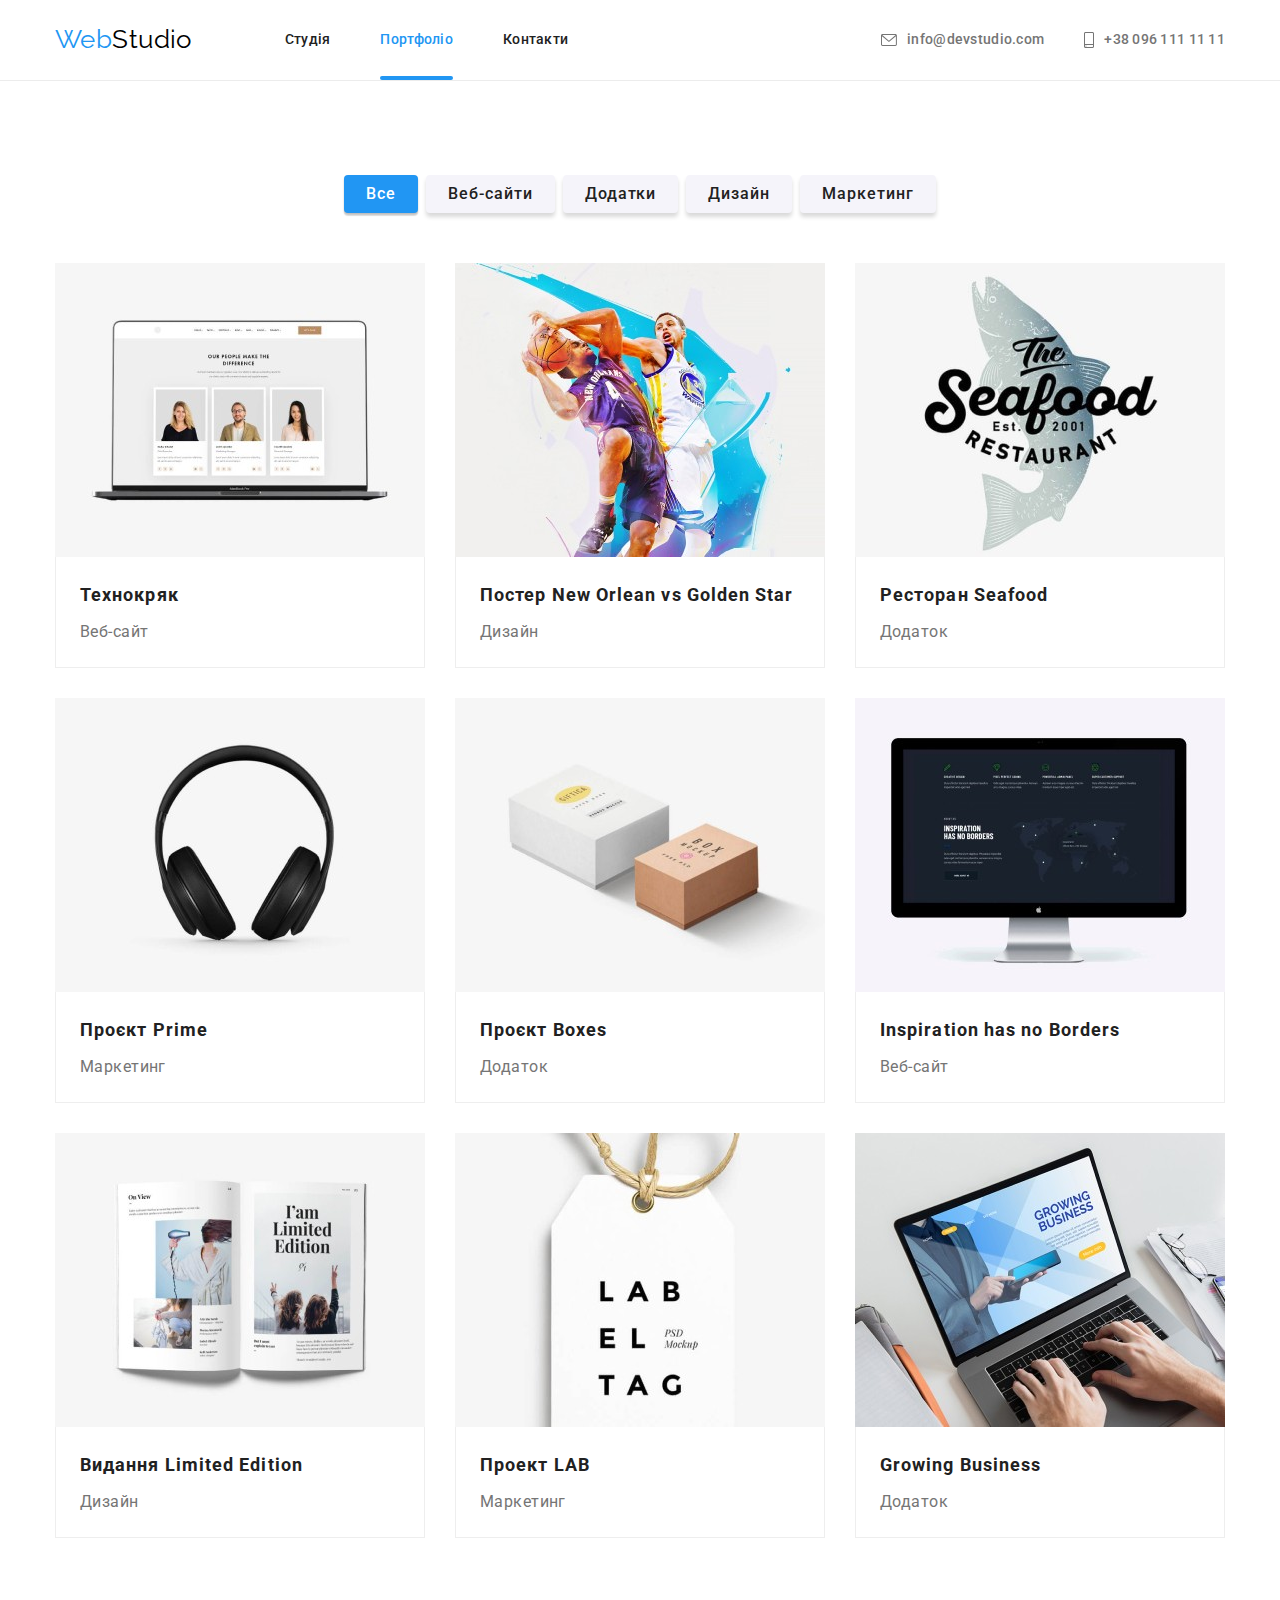
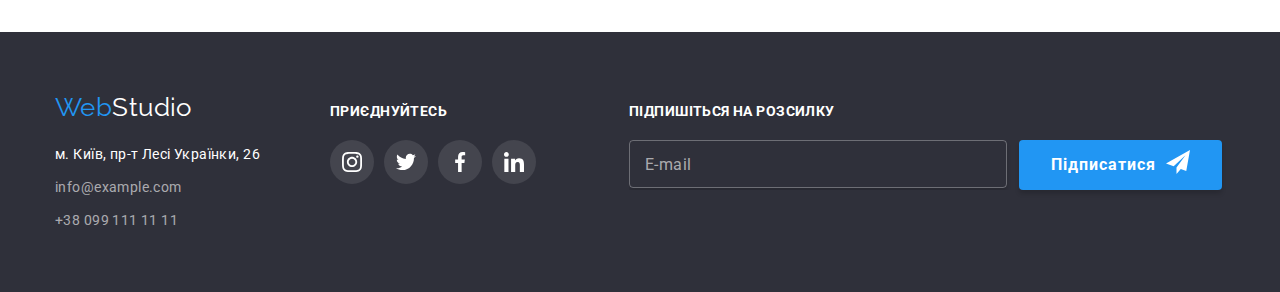
==== portfolio.html @ c9db3774 "init project" ====
<!DOCTYPE html>
<html lang="en">
  <head>
    <meta charset="UTF-8" />
    <meta http-equiv="X-UA-Compatible" content="IE=edge" />
    <meta name="viewport" content="width=device-width, initial-scale=1.0" />
    <title>WebStudio Portfolio</title>

    <link rel="preconnect" href="https://fonts.googleapis.com" />
    <link rel="preconnect" href="https://fonts.gstatic.com" crossorigin />
    <link
      href="https://fonts.googleapis.com/css2?family=Raleway:wght@700&family=Roboto:wght@400;500;700;900&display=swap"
      rel="stylesheet"
    />
    <link
      rel="stylesheet"
      href="https://cdnjs.cloudflare.com/ajax/libs/modern-normalize/1.1.0/modern-normalize.min.css"
    />
    <link rel="stylesheet" href="./css/main.min.css" />
  </head>

  <body>
    <header class="page-header">
      <div class="container page-header__main-nav">
        <a href="./index.html" class="logo page-header__logo"><span class="logo__text">Web</span>Studio</a>

        <nav class="page-header__nav">
          <ul class="list site-nav">
            <li class="site-nav__item">
              <a href="./index.html" class="site-nav__link">Студія</a>
            </li>
            <li class="site-nav__item">
              <a href="./portfolio.html" class="site-nav__link site-nav__link--current">Портфоліо</a>
            </li>
            <li class="site-nav__item">
              <a href="/" class="site-nav__link">Контакти</a>
            </li>
          </ul>
        </nav>

        <ul class="list contact">
          <li class="contact__item">
            <a href="mailto:info@devstudio.com" class="contact__link">
              <svg class="contact__icon" width="16" height="12">
                <use href="./images/symbol-defs.svg#icon-envelope"></use>
              </svg>
              <span>info@devstudio.com</span>
            </a>
          </li>
          <li class="contact__item">
            <a href="tel:+380961111111" class="contact__link">
              <svg class="contact__icon" width="10" height="16">
                <use href="./images/symbol-defs.svg#icon-smartphone"></use>
              </svg>
              <span>+38 096 111 11 11</span>
            </a>
          </li>
        </ul>
      </div>
    </header>

    <main>
      <section class="section filter-page">
        <div class="container">
          <h1 class="section__title visually-hidden">Портфоліо</h1>

          <ul class="filter">
            <li class="filter__item">
              <button class="filter__button filter__button-active" type="button">Все</button>
            </li>
            <li class="filter__item">
              <button class="filter__button" type="button">Веб-сайти</button>
            </li>
            <li class="filter__item">
              <button class="filter__button" type="button">Додатки</button>
            </li>
            <li class="filter__item">
              <button class="filter__button" type="button">Дизайн</button>
            </li>
            <li class="filter__item">
              <button class="filter__button" type="button">Маркетинг</button>
            </li>
          </ul>

          <ul class="project">
            <li class="project__item">
              <a class="project__link" href="/">
                <div class="project__thumb">
                  <img
                    class="project__photo"
                    src="./images/project1.jpeg"
                    alt="Фото проєкта"
                    width="370"
                    height="294"
                  />
                  <p class="project__label">
                    Ресурс пропонує комплексні пропозиції з різним рівнем
                    функціоналу та сервісів. Все це дозволить відвідувачу
                    отримати вичерпні відомості про компанію чи приватну особу.
                  </p>
                </div>
                <div class="project__description">
                  <h2 class="project__title">Технокряк</h2>
                  <p class="project__text">Веб-сайт</p>
                </div>
              </a>
            </li>
            <li class="project__item">
              <a class="project__link" href="/">
                <div class="project__thumb">
                  <img
                    class="project__photo"
                    src="./images/project2.jpeg"
                    alt="Фото проєкта"
                    width="370"
                    height="294"
                  />
                  <p class="project__label">
                    Ресурс пропонує комплексні пропозиції з різним рівнем
                    функціоналу та сервісів. Все це дозволить відвідувачу
                    отримати вичерпні відомості про компанію чи приватну особу.
                  </p>
                </div>
                <div class="project__description">
                  <h2 class="project__title">Постер New Orlean vs Golden Star</h2>
                  <p class="project__text">Дизайн</p>
                </div>
              </a>
            </li>
            <li class="project__item">
              <a class="project__link" href="/">
                <div class="project__thumb">
                  <img
                    class="project__photo"
                    src="./images/project3.jpeg"
                    alt="Фото проєкта"
                    width="370"
                    height="294"
                  />
                  <p class="project__label">
                    Ресурс пропонує комплексні пропозиції з різним рівнем
                    функціоналу та сервісів. Все це дозволить відвідувачу
                    отримати вичерпні відомості про компанію чи приватну особу.
                  </p>
                </div>
                <div class="project__description">
                  <h2 class="project__title">Ресторан Seafood</h2>
                  <p class="project__text">Додаток</p>
                </div>
              </a>
            </li>
            <li class="project__item">
              <a class="project__link" href="/">
                <div class="project__thumb">
                  <img
                    class="project__photo"
                    src="./images/project4.jpeg"
                    alt="Фото проєкта"
                    width="370"
                    height="294"
                  />
                  <p class="project__label">
                    Ресурс пропонує комплексні пропозиції з різним рівнем
                    функціоналу та сервісів. Все це дозволить відвідувачу
                    отримати вичерпні відомості про компанію чи приватну особу.
                  </p>
                </div>
                <div class="project__description">
                  <h2 class="project__title">Проєкт Prime</h2>
                  <p class="project__text">Маркетинг</p>
                </div>
              </a>
            </li>
            <li class="project__item">
              <a class="project__link" href="/">
                <div class="project__thumb">
                  <img
                    class="project__photo"
                    src="./images/project5.jpeg"
                    alt="Фото проєкта"
                    width="370"
                    height="294"
                  />
                  <p class="project__label">
                    Ресурс пропонує комплексні пропозиції з різним рівнем
                    функціоналу та сервісів. Все це дозволить відвідувачу
                    отримати вичерпні відомості про компанію чи приватну особу.
                  </p>
                </div>
                <div class="project__description">
                  <h2 class="project__title">Проєкт Boxes</h2>
                  <p class="project__text">Додаток</p>
                </div>
              </a>
            </li>
            <li class="project__item">
              <a class="project__link" href="/">
                <div class="project__thumb">
                  <img
                    class="project__photo"
                    src="./images/project6.jpeg"
                    alt="Фото проєкта"
                    width="370"
                    height="294"
                  />
                  <p class="project__label">
                    Ресурс пропонує комплексні пропозиції з різним рівнем
                    функціоналу та сервісів. Все це дозволить відвідувачу
                    отримати вичерпні відомості про компанію чи приватну особу.
                  </p>
                </div>
                <div class="project__description">
                  <h2 class="project__title">Inspiration has no Borders</h2>
                  <p class="project__text">Веб-сайт</p>
                </div>
              </a>
            </li>
            <li class="project__item">
              <a class="project__link" href="/">
                <div class="project__thumb">
                  <img
                    class="project__photo"
                    src="./images/project7.jpeg"
                    alt="Фото проєкта"
                    width="370"
                    height="294"
                  />
                  <p class="project__label">
                    Ресурс пропонує комплексні пропозиції з різним рівнем
                    функціоналу та сервісів. Все це дозволить відвідувачу
                    отримати вичерпні відомості про компанію чи приватну особу.
                  </p>
                </div>
                <div class="project__description">
                  <h2 class="project__title">Видання Limited Edition</h2>
                  <p class="project__text">Дизайн</p>
                </div>
              </a>
            </li>
            <li class="project__item">
              <a class="project__link" href="/">
                <div class="project__thumb">
                  <img
                    class="project__photo"
                    src="./images/project8.jpeg"
                    alt="Фото проєкта"
                    width="370"
                    height="294"
                  />
                  <p class="project__label">
                    Ресурс пропонує комплексні пропозиції з різним рівнем
                    функціоналу та сервісів. Все це дозволить відвідувачу
                    отримати вичерпні відомості про компанію чи приватну особу.
                  </p>
                </div>
                <div class="project__description">
                  <h2 class="project__title">Проект LAB</h2>
                  <p class="project__text">Маркетинг</p>
                </div>
              </a>
            </li>
            <li class="project__item">
              <a class="project__link" href="/">
                <div class="project__thumb">
                  <img
                    class="project__photo"
                    src="./images/project9.jpeg"
                    alt="Фото проєкта"
                    width="370"
                    height="294"
                  />
                  <p class="project__label">
                    Ресурс пропонує комплексні пропозиції з різним рівнем
                    функціоналу та сервісів. Все це дозволить відвідувачу
                    отримати вичерпні відомості про компанію чи приватну особу.
                  </p>
                </div>
                <div class="project__description">
                  <h2 class="project__title">Growing Business</h2>
                  <p class="project__text">Додаток</p>
                </div>
              </a>
            </li>
          </ul>
        </div>
      </section>
    </main>

    <footer class="page-footer">
      <div class="container page-footer__container">
        <div class="address-page">
          <a href="./index.html" class="logo page-footer__logo"
            ><span class="logo__text">Web</span>Studio</a
          >

          <address>
            <ul class="list address">
              <li class="address__item">
                <a
                  class="address__link address__link--white-color"
                  href="https://goo.gl/maps/fJJM2QCTUEpebTVs9"
                  target="_blank"
                  rel="noopener noreferrer"
                  >м. Київ, пр-т Лесі Українки, 26</a
                >
              </li>
              <li class="address__item">
                <a class="address__link" href="mailto:info@example.com"
                  >info@example.com</a
                >
              </li>
              <li class="address__item no-padding-bottom">
                <a class="address__link" href="tel:+380991111111"
                  >+38 099 111 11 11</a
                >
              </li>
            </ul>
          </address>
        </div>

        <div class="social-page">
          <h2 class="footer__title">Приєднуйтесь</h2>

          <ul class="list social-links">
            <li class="social__item">
              <a
                class="social__link social__link--background"
                href="/"
                aria-label="Посилання на інстаграм"
              >
                <svg class="social__icon" width="20" height="20">
                  <use href="./images/symbol-defs.svg#icon-instagram"></use>
                </svg>
              </a>
            </li>
            <li class="social__item">
              <a
                class="social__link social__link--background"
                href="/"
                aria-label="Посилання на твітер"
              >
                <svg class="social__icon" width="20" height="20">
                  <use href="./images/symbol-defs.svg#icon-twitter"></use>
                </svg>
              </a>
            </li>
            <li class="social__item">
              <a
                class="social__link social__link--background"
                href="/"
                aria-label="Посилання на фейсбук"
              >
                <svg class="social__icon" width="20" height="20">
                  <use href="./images/symbol-defs.svg#icon-facebook"></use>
                </svg>
              </a>
            </li>
            <li class="social__item">
              <a
                class="social__link social__link--background"
                href="/"
                aria-label="Посилання на лінкедін"
              >
                <svg class="social__icon" width="20" height="20">
                  <use href="./images/symbol-defs.svg#icon-linkedin"></use>
                </svg>
              </a>
            </li>
          </ul>
        </div>

        <div class="form-page">
          <h2 class="footer__title">Підпишіться на розсилку</h2>

          <form class="form-mail">
            <div class="form-mail__field">
              <input
                class="form-mail__input"
                type="email"
                name="mail"
                id="mail"
                placeholder=" "
              />
              <label class="form-mail__label" for="mail">E-mail</label>
            </div>

            <button class="button" type="submit">
              Підписатися
              <svg
                class="button__icon button__icon--left"
                width="24"
                height="24"
              >
                <use href="./images/symbol-defs.svg#icon-send"></use>
              </svg>
            </button>
          </form>
        </div>
      </div>
    </footer>
  </body>
</html>
---- css/main.min.css ----
:root{--primary-text-color: #757575;--title-text-color: #212121;--accent-color: #2196F3;--primary-white-color: #FFFFFF;--logo-color: #000;--button-bg-color: #F5F4FA;--footer-bg-color: #2F303A;--icon-color: #AFB1B8;--timing-function: cubic-bezier(0.4, 0, 0.2, 1)}.site-nav,.contact,.address,.social-links,.features,.directions,.team,.clients,.filter,.project{padding:0;margin:0;list-style:none}.visually-hidden{position:absolute;white-space:nowrap;width:1px;height:1px;overflow:hidden;border:0;padding:0;clip:rect(0 0 0 0);-webkit-clip-path:inset(50%);clip-path:inset(50%);margin:-1px}.button,.filter__button{display:-webkit-inline-box;display:-ms-inline-flexbox;display:inline-flex;text-align:center;border:none;border-radius:4px;-webkit-box-shadow:0px 4px 4px rgba(0,0,0,0.15);box-shadow:0px 4px 4px rgba(0,0,0,0.15);font-family:'Roboto', sans-serif;font-size:16px;letter-spacing:0.06em;cursor:pointer}body{position:relative;background-color:var(--primary-white-color);color:var(--primary-text-color);font-family:'Roboto', sans-serif;font-weight:400;font-size:14px;line-height:1.7;letter-spacing:0.03em}.page-header{border-bottom:1px solid #ECECEC}.container{width:1200px;margin:0 auto;padding:0 15px}.page-header__main-nav{display:-webkit-box;display:-ms-flexbox;display:flex;-webkit-box-align:center;-ms-flex-align:center;align-items:center}.logo{display:inline-block;color:var(--logo-color);font-family:'Raleway', sans-serif;font-size:26px;line-height:1.2;text-decoration:none}.logo__text{color:var(--accent-color)}.page-header__logo{padding-top:24px;padding-bottom:24px}.page-footer__logo{margin-bottom:20px;color:var(--primary-white-color)}.site-nav{display:-webkit-box;display:-ms-flexbox;display:flex;margin-left:93px}.site-nav__item{position:relative;display:-webkit-box;display:-ms-flexbox;display:flex;-webkit-box-align:center;-ms-flex-align:center;align-items:center;padding-top:32px;padding-bottom:32px}.site-nav__item:not(:last-child){margin-right:50px}.site-nav__link{display:block;color:var(--title-text-color);font-weight:500;line-height:1.14;letter-spacing:0.02em;text-decoration:none;-webkit-transition:color 250ms var(--timing-function);transition:color 250ms var(--timing-function)}.site-nav__link:hover,.site-nav__link :focus{color:var(--accent-color)}.site-nav__link--current{color:var(--accent-color)}.site-nav__link--current::after{position:absolute;bottom:0;left:0;content:"";width:100%;height:4px;background:#2196F3;border-radius:2px}.contact{display:-webkit-box;display:-ms-flexbox;display:flex;-ms-flex-wrap:wrap;flex-wrap:wrap;-webkit-box-align:center;-ms-flex-align:center;align-items:center;margin-left:auto}.contact__item{position:relative;display:-webkit-box;display:-ms-flexbox;display:flex;-webkit-box-align:center;-ms-flex-align:center;align-items:center;padding-top:32px;padding-bottom:32px}.contact__item+.contact__item{margin-left:30px}.contact__link{display:-webkit-box;display:-ms-flexbox;display:flex;-ms-flex-wrap:wrap;flex-wrap:wrap;-webkit-box-align:center;-ms-flex-align:center;align-items:center;margin-left:10px;color:var(--primary-text-color);font-weight:500;line-height:1.14;letter-spacing:0.02em;text-decoration:none;-webkit-transition:color 250ms var(--timing-function);transition:color 250ms var(--timing-function)}.contact__link:hover,.contact__link:focus{color:var(--accent-color)}.contact__icon{display:block;margin-right:10px;fill:var(--primary-text-color);-webkit-transition:fill 250ms var(--timing-function);transition:fill 250ms var(--timing-function)}.contact__link:hover .contact__icon,.contact__link:focus .contact__icon{fill:var(--accent-color)}.button{padding:10px 32px;background-color:var(--accent-color);color:var(--primary-white-color);font-weight:700;line-height:1.9;-webkit-transition:background-color 250ms var(--timing-function);transition:background-color 250ms var(--timing-function)}.button--big{padding:10px 52px}.button:hover,.button:focus{background-color:#188CE8}.button__icon{fill:var(--primary-white-color)}.button__icon--left{margin-left:10px}.section{padding-top:94px;padding-bottom:94px}.section__title{margin-top:0;margin-bottom:50px;color:var(--title-text-color);font-weight:700;font-size:36px;line-height:1.17;text-align:center}.page-footer{padding:60px 0;background-color:var(--footer-bg-color)}.page-footer__container{display:-webkit-box;display:-ms-flexbox;display:flex;-ms-flex-wrap:wrap;flex-wrap:wrap;-webkit-box-align:start;-ms-flex-align:start;align-items:flex-start}.footer__title{margin-top:12px;margin-bottom:20px;color:var(--primary-white-color);font-size:14px;font-weight:700;line-height:1.14;text-transform:uppercase}.address-page{margin-right:70px}.address__item:not(:last-child){margin-bottom:9px}.address__item:first-child .address__link:hover,.address__item:first-child .address__link:focus{color:var(--accent-color)}.address__link{color:rgba(255,255,255,0.6);font-style:normal;text-decoration:none;-webkit-transition:color 250ms var(--timing-function);transition:color 250ms var(--timing-function)}.address__link:hover,.address__link:focus{color:var(--accent-color)}.address__link--white-color{color:var(--primary-white-color);-webkit-transition:color 250ms var(--timing-function);transition:color 250ms var(--timing-function)}.social-page{margin-right:93px}.social-links{display:-webkit-box;display:-ms-flexbox;display:flex;-ms-flex-wrap:wrap;flex-wrap:wrap;-webkit-box-pack:center;-ms-flex-pack:center;justify-content:center}.social__item:not(:last-child){margin-right:10px}.social__item:not(:nth-last-child(-n+4)){margin-bottom:10px}.social__link{display:-webkit-box;display:-ms-flexbox;display:flex;-webkit-box-pack:center;-ms-flex-pack:center;justify-content:center;-webkit-box-align:center;-ms-flex-align:center;align-items:center;width:44px;height:44px;border-radius:50% 50%;-webkit-transition:background-color 250ms var(--timing-function);transition:background-color 250ms var(--timing-function);cursor:pointer}.social__link:hover,.social__link:focus{background-color:var(--accent-color)}.social__link--background{background-color:rgba(255,255,255,0.1)}.social__icon{fill:var(--primary-white-color)}.social__icon--color-gray{fill:var(--icon-color);-webkit-transition:fill 250ms var(--timing-function);transition:fill 250ms var(--timing-function)}.social__link:hover .social__icon--color-gray,.social__link:focus .social__icon--color-gray{fill:var(--primary-white-color)}.form-mail{display:-webkit-box;display:-ms-flexbox;display:flex}.form-mail__field{position:relative;overflow:hidden}.form-mail__input{display:inline-block;min-width:378px;padding:15px 16px;margin-right:12px;background-color:rgba(255,255,255,0);color:var(--primary-text-color);border:1px solid rgba(255,255,255,0.3);-webkit-box-shadow:0px 4px 4px rgba(0,0,0,0.15);box-shadow:0px 4px 4px rgba(0,0,0,0.15);border-radius:4px;outline:transparent;-webkit-transition:border 250ms var(--timing-function);transition:border 250ms var(--timing-function)}.form-mail__input:not(:placeholder-shown)+.form-mail__label{-webkit-transform:translateY(150%);transform:translateY(150%)}.form-mail__label{position:absolute;top:50%;left:16px;color:rgba(255,255,255,0.6);font-size:16px;line-height:1.25;-webkit-transform:translateY(-50%);transform:translateY(-50%);-webkit-transition:-webkit-transform 250ms var(--timing-function);transition:-webkit-transform 250ms var(--timing-function);transition:transform 250ms var(--timing-function);transition:transform 250ms var(--timing-function), -webkit-transform 250ms var(--timing-function)}.form-mail__input:hover+.form-mail__label,.form-mail__input:focus+.form-mail__label{-webkit-transform:translateY(150%);transform:translateY(150%)}.backdrop{position:fixed;top:0;left:0;width:100%;height:100%;background-color:rgba(0,0,0,0.2);opacity:1;-webkit-transition:opacity 1000ms var(--timing-function);transition:opacity 1000ms var(--timing-function)}.backdrop.is-hidden{opacity:0;pointer-events:none}.backdrop.is-hidden .modal{-webkit-transform:translate(-50%, -50%) scale(0);transform:translate(-50%, -50%) scale(0)}.modal{position:absolute;min-width:528px;top:50%;left:50%;padding:40px;text-align:center;background-color:#FFFFFF;-webkit-box-shadow:0px 1px 3px rgba(0,0,0,0.12),0px 1px 1px rgba(0,0,0,0.14),0px 2px 1px rgba(0,0,0,0.2);box-shadow:0px 1px 3px rgba(0,0,0,0.12),0px 1px 1px rgba(0,0,0,0.14),0px 2px 1px rgba(0,0,0,0.2);border-radius:4px;-webkit-transform:translate(-50%, -50%) scale(1);transform:translate(-50%, -50%) scale(1);-webkit-transition:-webkit-transform 500ms var(--timing-function) 1000ms;transition:-webkit-transform 500ms var(--timing-function) 1000ms;transition:transform 500ms var(--timing-function) 1000ms;transition:transform 500ms var(--timing-function) 1000ms, -webkit-transform 500ms var(--timing-function) 1000ms}.modal__close{position:absolute;top:8px;right:8px;width:30px;height:30px;background-color:var(--primary-white-color);border:1px solid rgba(0,0,0,0.1);border-radius:50% 50%;-webkit-transition:border 250ms var(--timing-function),fill 250ms var(--timing-function);transition:border 250ms var(--timing-function),fill 250ms var(--timing-function);cursor:pointer}.modal__close:hover,.modal__close:focus{border:1px solid var(--accent-color);fill:var(--accent-color)}.form-legend{margin-bottom:12px;color:var(--title-text-color);font-weight:700;font-size:20px;line-height:1.15}.form-modal{width:100%;margin-left:auto;margin-right:auto}.form-modal__field{position:relative;display:-webkit-box;display:-ms-flexbox;display:flex;-webkit-box-orient:vertical;-webkit-box-direction:normal;-ms-flex-direction:column;flex-direction:column;text-align:left;font-size:12px;line-height:1.17;letter-spacing:0.01em}.form-modal__field:not(:nth-last-child(3)){margin-bottom:10px}.form-modal__field:nth-last-child(3){margin-bottom:20px}.form-modal__input{margin:0;padding:11px 12px 11px 42px;color:#000;border:1px solid rgba(33,33,33,0.2);border-radius:4px;font-family:'Roboto', sans-serif;font-weight:400;font-size:16px;line-height:0;-webkit-transition:border 250ms var(--timing-function);transition:border 250ms var(--timing-function);cursor:pointer}.form-modal__input:hover,.form-modal__input:focus{border:1px solid var(--accent-color)}.form-modal__comment{resize:none;padding:11px 16px;color:#000;border:1px solid rgba(33,33,33,0.2);border-radius:4px;-webkit-transition:border 250ms var(--timing-function);transition:border 250ms var(--timing-function);cursor:pointer}.form-modal__comment::-webkit-input-placeholder{color:rgba(117,117,117,0.5)}.form-modal__comment:-ms-input-placeholder{color:rgba(117,117,117,0.5)}.form-modal__comment::-ms-input-placeholder{color:rgba(117,117,117,0.5)}.form-modal__comment::placeholder{color:rgba(117,117,117,0.5)}.form-modal__comment:hover,.form-modal__comment:focus{border:1px solid var(--accent-color)}.form-modal__label{margin-bottom:4px}.form-modal__icon{position:absolute;bottom:calc(0% + 12px);left:12px;fill:var(--title-text-color);-webkit-transition:fill 250ms var(--timing-function);transition:fill 250ms var(--timing-function)}.form-modal__field:hover .form-modal__icon,.form-modal__input:focus+.form-modal__icon{fill:var(--accent-color)}.form-modal__field-check{display:-webkit-box;display:-ms-flexbox;display:flex;margin-bottom:30px;-webkit-box-align:center;-ms-flex-align:center;align-items:center;-webkit-box-pack:center;-ms-flex-pack:center;justify-content:center;cursor:pointer}.form-modal__input-check{-webkit-appearance:none;-moz-appearance:none;appearance:none;position:absolute}.form-modal__input-check:checked+.form-modal__box-check{border-color:var(--accent-color);background-color:var(--accent-color);background-origin:content-box}.form-modal__input-check:checked+.form-modal__box-check .form-modal__icon-check{fill:var(--primary-white-color)}.form-modal__box-check{position:relative;display:inline-block;width:16px;height:15px;margin-right:9px;border:2px solid var(--title-text-color);border-radius:4px;-webkit-transition:background-color 250ms var(--timing-function),border 250ms var(--timing-function);transition:background-color 250ms var(--timing-function),border 250ms var(--timing-function)}.form-modal__input-check:focus+.form-modal__box-check{outline:var(--accent-color);border:2px solid blue}.form-modal__icon-check{position:absolute;top:50%;left:50%;-webkit-transform:translate(-50%, -50%);transform:translate(-50%, -50%);fill:transparent;-webkit-transition:fill 250ms var(--timing-function);transition:fill 250ms var(--timing-function)}.form-modal__link{color:var(--accent-color)}.hero{max-width:1600px;min-height:600px;margin-left:auto;margin-right:auto;padding-top:200px;padding-bottom:200px;text-align:center;background-color:var(--primary-text-colo);background-image:-webkit-gradient(linear, left top, right top, from(rgba(47,48,58,0.4)), to(rgba(47,48,58,0.4))),url(../images/bagraund-img.jpeg);background-image:linear-gradient(to right, rgba(47,48,58,0.4), rgba(47,48,58,0.4)),url(../images/bagraund-img.jpeg);background-repeat:no-repeat;background-size:cover;background-position:center}.hero__title{max-width:696px;margin-top:0;margin-bottom:30px;margin-left:auto;margin-right:auto;color:var(--primary-white-color);font-weight:900;font-size:44px;line-height:1.36;letter-spacing:0.06em;text-transform:uppercase}.features-page{padding-bottom:0}.features{display:-webkit-box;display:-ms-flexbox;display:flex;-ms-flex-wrap:wrap;flex-wrap:wrap}.features__item{width:calc((100% - 90px) / 4)}.features__item:not(:nth-child(4n)){margin-right:30px}.features__item:not(:nth-last-child(-n+4)){margin-bottom:30px}.features__icon-box{display:-webkit-box;display:-ms-flexbox;display:flex;-webkit-box-align:center;-ms-flex-align:center;align-items:center;-webkit-box-pack:center;-ms-flex-pack:center;justify-content:center;height:120px;margin-bottom:30px;background-color:var(--button-bg-color);border-radius:4px}.features__title{margin-top:0;margin-bottom:10;color:var(--title-text-color);font-weight:700;font-size:14px;line-height:1.14;text-transform:uppercase}.features__text{margin-top:0;margin-bottom:0}.directions{display:-webkit-box;display:-ms-flexbox;display:flex;-ms-flex-wrap:wrap;flex-wrap:wrap}.directions__item{position:relative;width:calc((100% - 60px) / 3);line-height:0}.directions__item:not(:nth-child(3n)){margin-right:30px}.directions__item:not(:nth-last-child(-n+3)){margin-bottom:30px}.directions__text{position:absolute;width:100%;left:0;bottom:0;margin:0;padding:27px 0;background-color:rgba(47,48,58,0.8);color:#FFFFFF;font-weight:700;line-height:1.14;text-align:center;text-transform:uppercase}.team-page{background-color:var(--button-bg-color)}.team{display:-webkit-box;display:-ms-flexbox;display:flex;-ms-flex-wrap:wrap;flex-wrap:wrap}.team__item{text-align:center;width:calc((100% - 90px) / 4);padding-bottom:30px;background-color:var(--primary-white-color);-webkit-box-shadow:0px 1px 3px rgba(0,0,0,0.12),0px 1px 1px rgba(0,0,0,0.14),0px 2px 1px rgba(0,0,0,0.2);box-shadow:0px 1px 3px rgba(0,0,0,0.12),0px 1px 1px rgba(0,0,0,0.14),0px 2px 1px rgba(0,0,0,0.2);border-radius:0px 0px 4px 4px}.team__item:not(:nth-child(4n)){margin-right:30px}.team__item:not(:nth-last-child(-n+4)){margin-bottom:30px}.team__photo{margin-bottom:30px}.team__title{margin-top:0;margin-bottom:10px;color:var(--title-text-color);font-weight:500;font-size:16px;line-height:1.18}.team__text{margin-top:0;margin-bottom:16px;font-size:16px;line-height:1.19}.clients{display:-webkit-box;display:-ms-flexbox;display:flex;-ms-flex-wrap:wrap;flex-wrap:wrap}.clients__item{display:block;width:calc((100% - 150px) / 6)}.clients__item:not(:nth-child(6n)){margin-right:30px}.clients__item:not(:nth-last-child(-n+6)){margin-bottom:30px}.clients__link{display:-webkit-box;display:-ms-flexbox;display:flex;-webkit-box-pack:center;-ms-flex-pack:center;justify-content:center;-webkit-box-align:center;-ms-flex-align:center;align-items:center;height:92px;border:1px solid var(--icon-color);border-radius:4px;-webkit-transition:border 250ms var(--timing-function);transition:border 250ms var(--timing-function);cursor:pointer}.clients__link:hover,.clients__link:focus{border:1px solid var(--accent-color)}.clients__icon{fill:var(--icon-color);-webkit-transition:fill 250ms var(--timing-function);transition:fill 250ms var(--timing-function)}.clients__link:hover .clients__icon,.clients__link:focus .clients__icon{fill:var(--accent-color)}.filter{display:-webkit-box;display:-ms-flexbox;display:flex;-ms-flex-wrap:wrap;flex-wrap:wrap;-webkit-box-pack:center;-ms-flex-pack:center;justify-content:center;margin-bottom:50px}.filter__item:not(:last-child){margin-right:8px}.filter__button{padding:6px 22px;background-color:var(--button-bg-color);color:var(--title-text-color);font-weight:500;line-height:1.6;-webkit-transition:background-color 250ms var(--timing-function),color 250ms var(--timing-function),-webkit-box-shadow 250ms var(--timing-function);transition:background-color 250ms var(--timing-function),color 250ms var(--timing-function),-webkit-box-shadow 250ms var(--timing-function);transition:background-color 250ms var(--timing-function),color 250ms var(--timing-function),box-shadow 250ms var(--timing-function);transition:background-color 250ms var(--timing-function),color 250ms var(--timing-function),box-shadow 250ms var(--timing-function),-webkit-box-shadow 250ms var(--timing-function)}.filter__button:hover,.filter__button:focus,.filter__button-active{background-color:var(--accent-color);color:var(--primary-white-color);-webkit-box-shadow:0px 3px 1px rgba(0,0,0,0.1),0px 1px 2px rgba(0,0,0,0.08),0px 2px 2px rgba(0,0,0,0.12);box-shadow:0px 3px 1px rgba(0,0,0,0.1),0px 1px 2px rgba(0,0,0,0.08),0px 2px 2px rgba(0,0,0,0.12)}.project{display:-webkit-box;display:-ms-flexbox;display:flex;-ms-flex-wrap:wrap;flex-wrap:wrap;margin:-15px}.project__item{margin:15px;width:370px;line-height:0}.project__link{display:block;text-decoration:none;-webkit-transition:-webkit-box-shadow 250ms var(--timing-function);transition:-webkit-box-shadow 250ms var(--timing-function);transition:box-shadow 250ms var(--timing-function);transition:box-shadow 250ms var(--timing-function), -webkit-box-shadow 250ms var(--timing-function);cursor:pointer}.project__link:hover,.project__link:focus{-webkit-box-shadow:0px 1px 1px rgba(0,0,0,0.12),0px 4px 4px rgba(0,0,0,0.06),1px 4px 6px rgba(0,0,0,0.16);box-shadow:0px 1px 1px rgba(0,0,0,0.12),0px 4px 4px rgba(0,0,0,0.06),1px 4px 6px rgba(0,0,0,0.16)}.project__thumb{position:relative;overflow:hidden}.project__thumb::before{position:absolute;content:"";width:100%;height:100%;background-color:rgba(33,150,243,0.9);-webkit-transform:translateY(100%);transform:translateY(100%);-webkit-transition:-webkit-transform 250ms var(--timing-function);transition:-webkit-transform 250ms var(--timing-function);transition:transform 250ms var(--timing-function);transition:transform 250ms var(--timing-function), -webkit-transform 250ms var(--timing-function)}.project__link:hover .project__thumb::before,.project__link:focus .project__thumb::before{-webkit-transform:translateY(0);transform:translateY(0)}.project__label{position:absolute;width:322px;margin:0;top:150%;left:50%;color:#FFFFFF;font-size:18px;line-height:1.56;-webkit-transform:translate(-50%, -50%);transform:translate(-50%, -50%);-webkit-transition:-webkit-transform 250ms var(--timing-function);transition:-webkit-transform 250ms var(--timing-function);transition:transform 250ms var(--timing-function);transition:transform 250ms var(--timing-function), -webkit-transform 250ms var(--timing-function)}.project__link:hover .project__label,.project__link:focus .project__label{-webkit-transform:translate(-50%, -225%);transform:translate(-50%, -225%)}.project__description{padding:20px 24px;border-right:1px solid #EEEEEE;border-left:1px solid #EEEEEE;border-bottom:1px solid #EEEEEE;text-align:left}.project__title{margin-top:0;margin-bottom:4px;color:var(--title-text-color);font-weight:700;font-size:18px;line-height:2;letter-spacing:0.06em}.project__text{margin-top:0;margin-bottom:0;color:var(--primary-text-color);font-size:16px;line-height:1.88}
/*# sourceMappingURL=main.min.css.map */
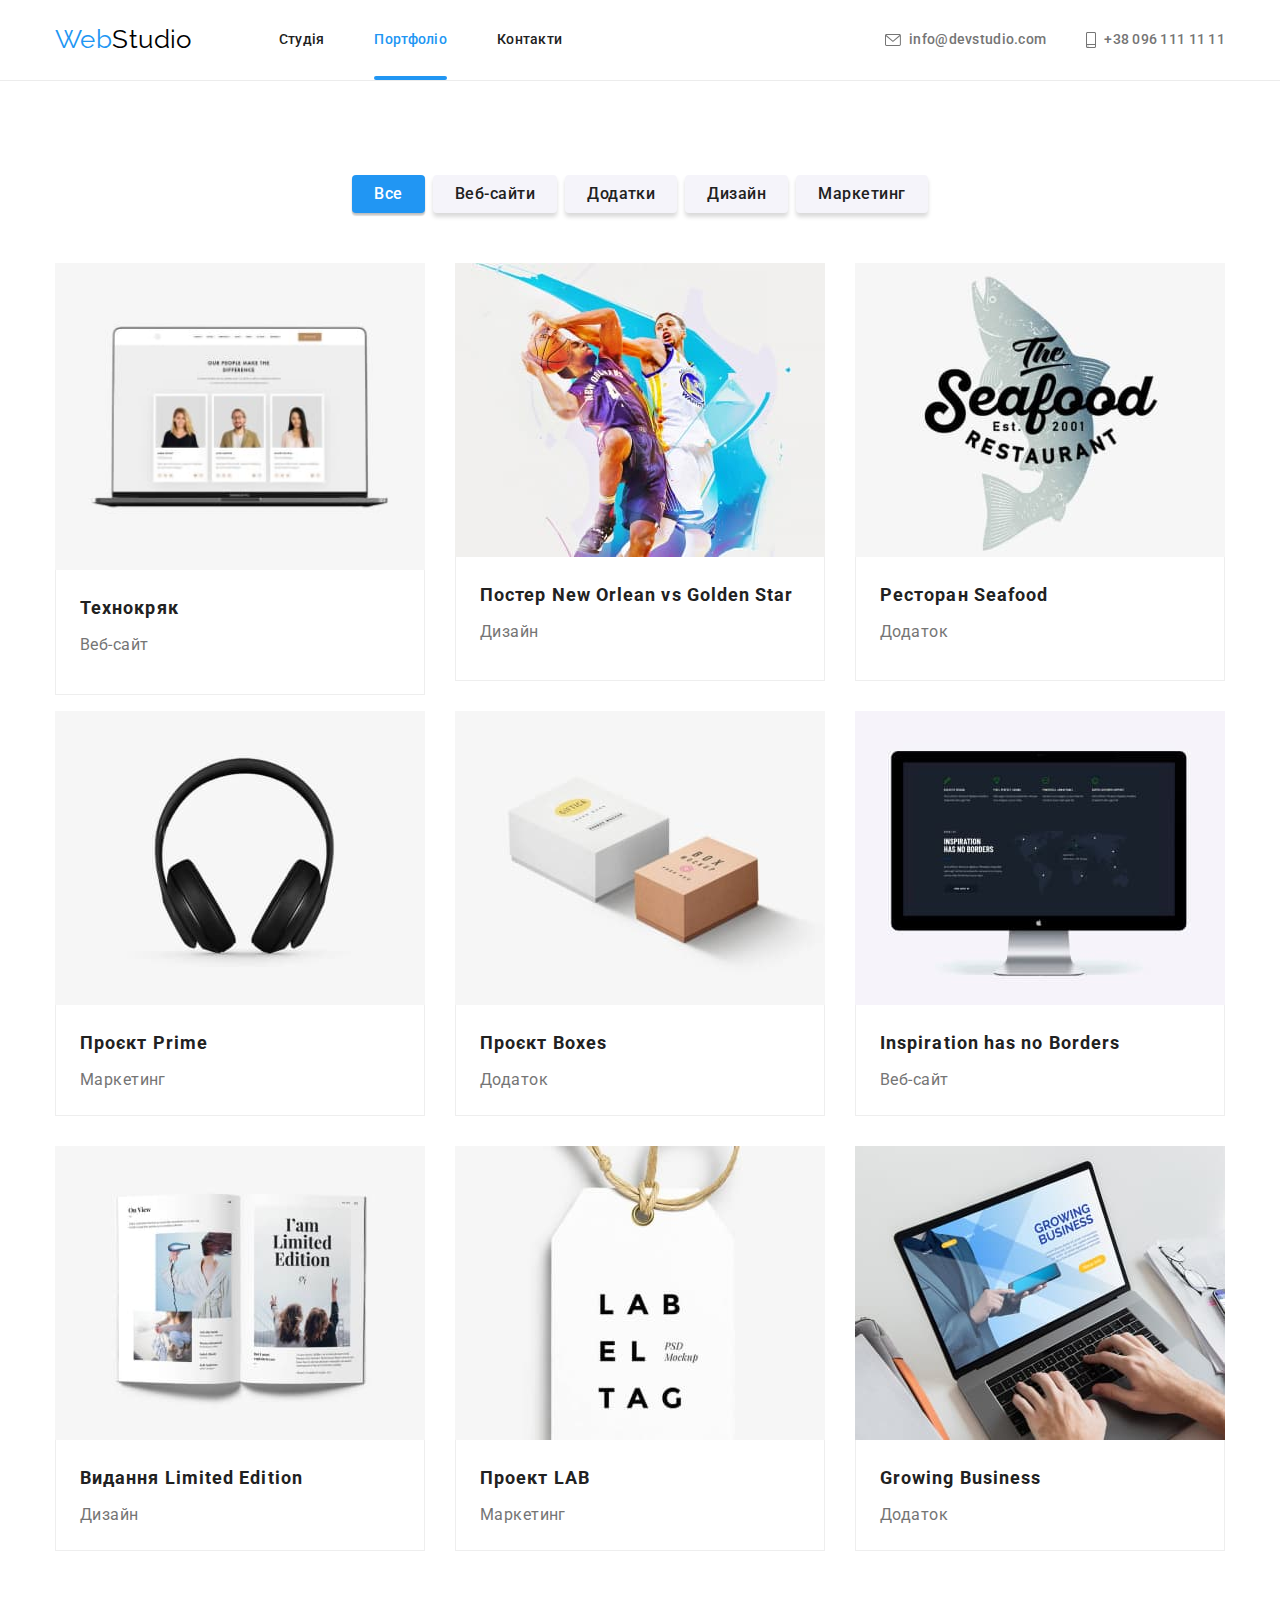
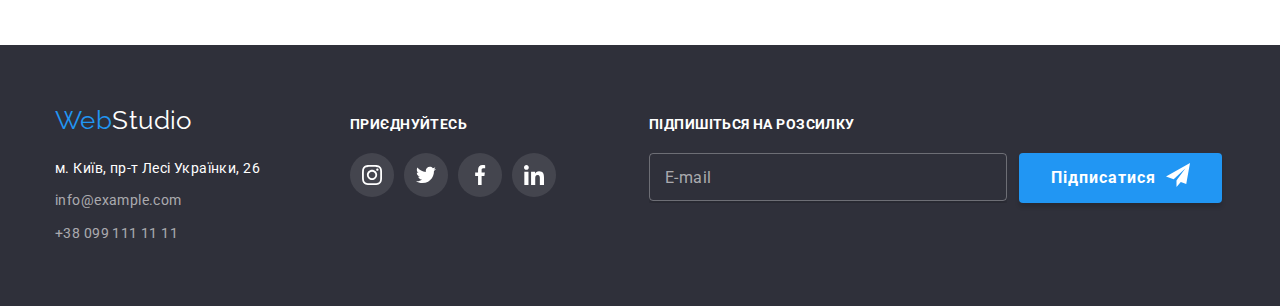
==== commit 3e53cb86: "add pictures and first mobile" ====
--- a/portfolio.html
+++ b/portfolio.html
@@ -2,6 +2,7 @@
 <html lang="en">
   <head>
     <meta charset="UTF-8" />
+    <meta name="viewport" content="width=device-width, initial-scale=1.0" />
     <meta http-equiv="X-UA-Compatible" content="IE=edge" />
     <meta name="viewport" content="width=device-width, initial-scale=1.0" />
     <title>WebStudio Portfolio</title>
@@ -22,15 +23,34 @@
   <body>
     <header class="page-header">
       <div class="container page-header__main-nav">
-        <a href="./index.html" class="logo page-header__logo"><span class="logo__text">Web</span>Studio</a>
+        <a href="./index.html" class="logo page-header__logo"
+          ><span class="logo__text">Web</span>Studio</a
+        >
 
         <nav class="page-header__nav">
-          <ul class="list site-nav">
+          <button
+            class="menu__button js-open-menu"
+            type="button"
+            aria-controls="mobile-menu"
+          >
+            <svg width="40" height="40" aria-label="Перемикач мобільного меню">
+              <use
+                class="menu__icon-menu"
+                href="./images/symbol-defs.svg#icon-menu"
+              ></use>
+            </svg>
+          </button>
+
+          <ul class="site-nav">
             <li class="site-nav__item">
               <a href="./index.html" class="site-nav__link">Студія</a>
             </li>
             <li class="site-nav__item">
-              <a href="./portfolio.html" class="site-nav__link site-nav__link--current">Портфоліо</a>
+              <a
+                href="./portfolio.html"
+                class="site-nav__link site-nav__link--current"
+                >Портфоліо</a
+              >
             </li>
             <li class="site-nav__item">
               <a href="/" class="site-nav__link">Контакти</a>
@@ -38,7 +58,7 @@
           </ul>
         </nav>
 
-        <ul class="list contact">
+        <ul class="contact">
           <li class="contact__item">
             <a href="mailto:info@devstudio.com" class="contact__link">
               <svg class="contact__icon" width="16" height="12">
@@ -66,7 +86,12 @@
 
           <ul class="filter">
             <li class="filter__item">
-              <button class="filter__button filter__button-active" type="button">Все</button>
+              <button
+                class="filter__button filter__button-active"
+                type="button"
+              >
+                Все
+              </button>
             </li>
             <li class="filter__item">
               <button class="filter__button" type="button">Веб-сайти</button>
@@ -86,13 +111,29 @@
             <li class="project__item">
               <a class="project__link" href="/">
                 <div class="project__thumb">
-                  <img
-                    class="project__photo"
-                    src="./images/project1.jpeg"
-                    alt="Фото проєкта"
-                    width="370"
-                    height="294"
-                  />
+                  <picture>
+                    <source srcset="
+                    ./images/project1-270.jpeg 1x,
+                     ./images/project1-270-2x.jpeg 2x" 
+                     media="(min-width: 1200px)" />
+                    
+                     <source srcset="
+                     ./images/project1-350.jpeg 1x,
+                      ./images/project1-350-2x.jpeg 2x" 
+                      media="(min-width: 768px)" />
+    
+                     <source srcset="
+                    ./images/project1-450.jpeg 1x,
+                     ./images/project1-450-2x.jpeg 2x" 
+                     media="(max-width: 480px)" />
+    
+                     <img
+                     class="project__photo"
+                     src="./images/project1-450.jpeg"
+                     alt="Фото проєкта"
+                    />
+                  </picture>
+
                   <p class="project__label">
                     Ресурс пропонує комплексні пропозиції з різним рівнем
                     функціоналу та сервісів. Все це дозволить відвідувачу
@@ -108,21 +149,38 @@
             <li class="project__item">
               <a class="project__link" href="/">
                 <div class="project__thumb">
-                  <img
-                    class="project__photo"
-                    src="./images/project2.jpeg"
-                    alt="Фото проєкта"
-                    width="370"
-                    height="294"
-                  />
-                  <p class="project__label">
-                    Ресурс пропонує комплексні пропозиції з різним рівнем
-                    функціоналу та сервісів. Все це дозволить відвідувачу
-                    отримати вичерпні відомості про компанію чи приватну особу.
-                  </p>
-                </div>
-                <div class="project__description">
-                  <h2 class="project__title">Постер New Orlean vs Golden Star</h2>
+                  <picture>
+                    <source srcset="
+                    ./images/project2-270.jpeg 1x,
+                     ./images/project2-270-2x.jpeg 2x" 
+                     media="(min-width: 1200px)" />
+                    
+                     <source srcset="
+                     ./images/project2-350.jpeg 1x,
+                      ./images/project2-350-2x.jpeg 2x" 
+                      media="(min-width: 768px)" />
+    
+                     <source srcset="
+                    ./images/project2-450.jpeg 1x,
+                     ./images/project2-450-2x.jpeg 2x" 
+                     media="(max-width: 480px)" />
+    
+                     <img
+                     class="project__photo"
+                     src="./images/project2-450.jpeg"
+                     alt="Фото проєкта"
+                    />
+                  </picture>
+                  <p class="project__label">
+                    Ресурс пропонує комплексні пропозиції з різним рівнем
+                    функціоналу та сервісів. Все це дозволить відвідувачу
+                    отримати вичерпні відомості про компанію чи приватну особу.
+                  </p>
+                </div>
+                <div class="project__description">
+                  <h2 class="project__title">
+                    Постер New Orlean vs Golden Star
+                  </h2>
                   <p class="project__text">Дизайн</p>
                 </div>
               </a>
@@ -130,13 +188,28 @@
             <li class="project__item">
               <a class="project__link" href="/">
                 <div class="project__thumb">
-                  <img
-                    class="project__photo"
-                    src="./images/project3.jpeg"
-                    alt="Фото проєкта"
-                    width="370"
-                    height="294"
-                  />
+                  <picture >
+                    <source srcset="
+                    ./images/project3-270.jpeg 1x,
+                     ./images/project3-270-2x.jpeg 2x" 
+                     media="(min-width: 1200px)" />
+                    
+                     <source srcset="
+                     ./images/project3-350.jpeg 1x,
+                      ./images/project3-350-2x.jpeg 2x" 
+                      media="(min-width: 768px)" />
+    
+                     <source srcset="
+                    ./images/project3-450.jpeg 1x,
+                     ./images/project3-450-2x.jpeg 2x" 
+                     media="(max-width: 480px)" />
+    
+                     <img 
+                     class="project__photo"
+                     src="./images/project3-450.jpeg"
+                     alt="Фото проєкта"
+                    />
+                  </picture>
                   <p class="project__label">
                     Ресурс пропонує комплексні пропозиції з різним рівнем
                     функціоналу та сервісів. Все це дозволить відвідувачу
@@ -152,13 +225,28 @@
             <li class="project__item">
               <a class="project__link" href="/">
                 <div class="project__thumb">
-                  <img
-                    class="project__photo"
-                    src="./images/project4.jpeg"
-                    alt="Фото проєкта"
-                    width="370"
-                    height="294"
-                  />
+                  <picture>
+                    <source srcset="
+                    ./images/project4-270.jpeg 1x,
+                     ./images/project4-270-2x.jpeg 2x" 
+                     media="(min-width: 1200px)" />
+                    
+                     <source srcset="
+                     ./images/project4-350.jpeg 1x,
+                      ./images/project4-350-2x.jpeg 2x" 
+                      media="(min-width: 768px)" />
+    
+                     <source srcset="
+                    ./images/project4-450.jpeg 1x,
+                     ./images/project4-450-2x.jpeg 2x" 
+                     media="(max-width: 480px)" />
+    
+                     <img
+                     class="project__photo"
+                     src="./images/project4-450.jpeg"
+                     alt="Фото проєкта"
+                    />
+                  </picture>
                   <p class="project__label">
                     Ресурс пропонує комплексні пропозиції з різним рівнем
                     функціоналу та сервісів. Все це дозволить відвідувачу
@@ -174,13 +262,28 @@
             <li class="project__item">
               <a class="project__link" href="/">
                 <div class="project__thumb">
-                  <img
-                    class="project__photo"
-                    src="./images/project5.jpeg"
-                    alt="Фото проєкта"
-                    width="370"
-                    height="294"
-                  />
+                  <picture>
+                    <source srcset="
+                    ./images/project5-270.jpeg 1x,
+                     ./images/project5-270-2x.jpeg 2x" 
+                     media="(min-width: 1200px)" />
+                    
+                     <source srcset="
+                     ./images/project5-350.jpeg 1x,
+                      ./images/project5-350-2x.jpeg 2x" 
+                      media="(min-width: 768px)" />
+    
+                     <source srcset="
+                    ./images/project5-450.jpeg 1x,
+                     ./images/project5-450-2x.jpeg 2x" 
+                     media="(max-width: 480px)" />
+    
+                     <img
+                     class="project__photo"
+                     src="./images/project5-450.jpeg"
+                     alt="Фото проєкта"
+                    />
+                  </picture>
                   <p class="project__label">
                     Ресурс пропонує комплексні пропозиції з різним рівнем
                     функціоналу та сервісів. Все це дозволить відвідувачу
@@ -196,13 +299,28 @@
             <li class="project__item">
               <a class="project__link" href="/">
                 <div class="project__thumb">
-                  <img
-                    class="project__photo"
-                    src="./images/project6.jpeg"
-                    alt="Фото проєкта"
-                    width="370"
-                    height="294"
-                  />
+                  <picture>
+                    <source srcset="
+                    ./images/project6-270.jpeg 1x,
+                     ./images/project6-270-2x.jpeg 2x" 
+                     media="(min-width: 1200px)" />
+                    
+                     <source srcset="
+                     ./images/project6-350.jpeg 1x,
+                      ./images/project6-350-2x.jpeg 2x" 
+                      media="(min-width: 768px)" />
+    
+                     <source srcset="
+                    ./images/project6-450.jpeg 1x,
+                     ./images/project6-450-2x.jpeg 2x" 
+                     media="(max-width: 480px)" />
+    
+                     <img
+                     class="project__photo"
+                     src="./images/project6-450.jpeg"
+                     alt="Фото проєкта"
+                    />
+                  </picture>
                   <p class="project__label">
                     Ресурс пропонує комплексні пропозиції з різним рівнем
                     функціоналу та сервісів. Все це дозволить відвідувачу
@@ -218,13 +336,28 @@
             <li class="project__item">
               <a class="project__link" href="/">
                 <div class="project__thumb">
-                  <img
-                    class="project__photo"
-                    src="./images/project7.jpeg"
-                    alt="Фото проєкта"
-                    width="370"
-                    height="294"
-                  />
+                  <picture>
+                    <source srcset="
+                    ./images/project7-270.jpeg 1x,
+                     ./images/project7-270-2x.jpeg 2x" 
+                     media="(min-width: 1200px)" />
+                    
+                     <source srcset="
+                     ./images/project7-350.jpeg 1x,
+                      ./images/project7-350-2x.jpeg 2x" 
+                      media="(min-width: 768px)" />
+    
+                     <source srcset="
+                    ./images/project7-450.jpeg 1x,
+                     ./images/project7-450-2x.jpeg 2x" 
+                     media="(max-width: 480px)" />
+    
+                     <img
+                     class="project__photo"
+                     src="./images/project7-450.jpeg"
+                     alt="Фото проєкта"
+                    />
+                  </picture>
                   <p class="project__label">
                     Ресурс пропонує комплексні пропозиції з різним рівнем
                     функціоналу та сервісів. Все це дозволить відвідувачу
@@ -240,13 +373,28 @@
             <li class="project__item">
               <a class="project__link" href="/">
                 <div class="project__thumb">
-                  <img
-                    class="project__photo"
-                    src="./images/project8.jpeg"
-                    alt="Фото проєкта"
-                    width="370"
-                    height="294"
-                  />
+                  <picture>
+                    <source srcset="
+                    ./images/project8-270.jpeg 1x,
+                     ./images/project8-270-2x.jpeg 2x" 
+                     media="(min-width: 1200px)" />
+                    
+                     <source srcset="
+                     ./images/project8-350.jpeg 1x,
+                      ./images/project8-350-2x.jpeg 2x" 
+                      media="(min-width: 768px)" />
+    
+                     <source srcset="
+                    ./images/project8-450.jpeg 1x,
+                     ./images/project8-450-2x.jpeg 2x" 
+                     media="(max-width: 480px)" />
+    
+                     <img
+                     class="project__photo"
+                     src="./images/project8-450.jpeg"
+                     alt="Фото проєкта"
+                    />
+                  </picture>
                   <p class="project__label">
                     Ресурс пропонує комплексні пропозиції з різним рівнем
                     функціоналу та сервісів. Все це дозволить відвідувачу
@@ -262,13 +410,28 @@
             <li class="project__item">
               <a class="project__link" href="/">
                 <div class="project__thumb">
-                  <img
-                    class="project__photo"
-                    src="./images/project9.jpeg"
-                    alt="Фото проєкта"
-                    width="370"
-                    height="294"
-                  />
+                  <picture>
+                    <source srcset="
+                    ./images/project9-270.jpeg 1x,
+                     ./images/project9-270-2x.jpeg 2x" 
+                     media="(min-width: 1200px)" />
+                    
+                     <source srcset="
+                     ./images/project9-350.jpeg 1x,
+                      ./images/project9-350-2x.jpeg 2x" 
+                      media="(min-width: 768px)" />
+    
+                     <source srcset="
+                    ./images/project9-450.jpeg 1x,
+                     ./images/project9-450-2x.jpeg 2x" 
+                     media="(max-width: 480px)" />
+    
+                     <img
+                     class="project__photo"
+                     src="./images/project9-450.jpeg"
+                     alt="Фото проєкта"
+                    />
+                  </picture>
                   <p class="project__label">
                     Ресурс пропонує комплексні пропозиції з різним рівнем
                     функціоналу та сервісів. Все це дозволить відвідувачу
@@ -398,5 +561,65 @@
         </div>
       </div>
     </footer>
+
+    <div
+      class="container mobile__menu-container js-menu-container"
+      id="mobile-menu"
+    >
+      <button class="menu__button mobile__button js-close-menu" type="button">
+        <svg width="40" height="40" aria-label="Перемикач мобільного меню">
+          <use
+            class="mobile__icon-cross"
+            href="./images/symbol-defs.svg#icon-close-menu"
+          ></use>
+        </svg>
+      </button>
+
+      <nav class="menu__page">
+        <ul class="menu__nav">
+          <li class="menu__item">
+            <a href="./index.html" class="menu__link">Студія</a>
+          </li>
+          <li class="menu__item">
+            <a href="./portfolio.html" class="menu__link">Портфоліо</a>
+          </li>
+          <li class="menu__item">
+            <a href="/" class="menu__link">Контакти</a>
+          </li>
+        </ul>
+      </nav>
+
+      <div class="menu__contact-page">
+        <ul class="mobile-contact">
+          <li class="mobile-contact__item">
+            <a href="tel:+380961111111" class="mobile-contact__link">
+              <span class="mobile-contact__text">+38 096 111 11 11</span>
+            </a>
+          </li>
+          <li class="mobile-contact__item">
+            <a href="mailto:info@devstudio.com" class="mobile-contact__link">
+              <span>info@devstudio.com</span>
+            </a>
+          </li>
+        </ul>
+
+        <ul class="mobile-social__links">
+          <li class="mobile-social__item">
+            <a href="/" class="mobile-social__link"> Instagram </a>
+          </li>
+          <li class="mobile-social__item">
+            <a href="/" class="mobile-social__link"> Twitter </a>
+          </li>
+          <li class="mobile-social__item">
+            <a href="/" class="mobile-social__link"> Facebook </a>
+          </li>
+          <li class="mobile-social__item">
+            <a href="/" class="mobile-social__link"> LinkedIn </a>
+          </li>
+        </ul>
+      </div>
+    </div>
+
+    <script src="./js/mobile-menu.js"></script>
   </body>
 </html>
--- a/css/main.min.css
+++ b/css/main.min.css
@@ -1,2 +1,2 @@
-:root{--primary-text-color: #757575;--title-text-color: #212121;--accent-color: #2196F3;--primary-white-color: #FFFFFF;--logo-color: #000;--button-bg-color: #F5F4FA;--footer-bg-color: #2F303A;--icon-color: #AFB1B8;--timing-function: cubic-bezier(0.4, 0, 0.2, 1)}.site-nav,.contact,.address,.social-links,.features,.directions,.team,.clients,.filter,.project{padding:0;margin:0;list-style:none}.visually-hidden{position:absolute;white-space:nowrap;width:1px;height:1px;overflow:hidden;border:0;padding:0;clip:rect(0 0 0 0);-webkit-clip-path:inset(50%);clip-path:inset(50%);margin:-1px}.button,.filter__button{display:-webkit-inline-box;display:-ms-inline-flexbox;display:inline-flex;text-align:center;border:none;border-radius:4px;-webkit-box-shadow:0px 4px 4px rgba(0,0,0,0.15);box-shadow:0px 4px 4px rgba(0,0,0,0.15);font-family:'Roboto', sans-serif;font-size:16px;letter-spacing:0.06em;cursor:pointer}body{position:relative;background-color:var(--primary-white-color);color:var(--primary-text-color);font-family:'Roboto', sans-serif;font-weight:400;font-size:14px;line-height:1.7;letter-spacing:0.03em}.page-header{border-bottom:1px solid #ECECEC}.container{width:1200px;margin:0 auto;padding:0 15px}.page-header__main-nav{display:-webkit-box;display:-ms-flexbox;display:flex;-webkit-box-align:center;-ms-flex-align:center;align-items:center}.logo{display:inline-block;color:var(--logo-color);font-family:'Raleway', sans-serif;font-size:26px;line-height:1.2;text-decoration:none}.logo__text{color:var(--accent-color)}.page-header__logo{padding-top:24px;padding-bottom:24px}.page-footer__logo{margin-bottom:20px;color:var(--primary-white-color)}.site-nav{display:-webkit-box;display:-ms-flexbox;display:flex;margin-left:93px}.site-nav__item{position:relative;display:-webkit-box;display:-ms-flexbox;display:flex;-webkit-box-align:center;-ms-flex-align:center;align-items:center;padding-top:32px;padding-bottom:32px}.site-nav__item:not(:last-child){margin-right:50px}.site-nav__link{display:block;color:var(--title-text-color);font-weight:500;line-height:1.14;letter-spacing:0.02em;text-decoration:none;-webkit-transition:color 250ms var(--timing-function);transition:color 250ms var(--timing-function)}.site-nav__link:hover,.site-nav__link :focus{color:var(--accent-color)}.site-nav__link--current{color:var(--accent-color)}.site-nav__link--current::after{position:absolute;bottom:0;left:0;content:"";width:100%;height:4px;background:#2196F3;border-radius:2px}.contact{display:-webkit-box;display:-ms-flexbox;display:flex;-ms-flex-wrap:wrap;flex-wrap:wrap;-webkit-box-align:center;-ms-flex-align:center;align-items:center;margin-left:auto}.contact__item{position:relative;display:-webkit-box;display:-ms-flexbox;display:flex;-webkit-box-align:center;-ms-flex-align:center;align-items:center;padding-top:32px;padding-bottom:32px}.contact__item+.contact__item{margin-left:30px}.contact__link{display:-webkit-box;display:-ms-flexbox;display:flex;-ms-flex-wrap:wrap;flex-wrap:wrap;-webkit-box-align:center;-ms-flex-align:center;align-items:center;margin-left:10px;color:var(--primary-text-color);font-weight:500;line-height:1.14;letter-spacing:0.02em;text-decoration:none;-webkit-transition:color 250ms var(--timing-function);transition:color 250ms var(--timing-function)}.contact__link:hover,.contact__link:focus{color:var(--accent-color)}.contact__icon{display:block;margin-right:10px;fill:var(--primary-text-color);-webkit-transition:fill 250ms var(--timing-function);transition:fill 250ms var(--timing-function)}.contact__link:hover .contact__icon,.contact__link:focus .contact__icon{fill:var(--accent-color)}.button{padding:10px 32px;background-color:var(--accent-color);color:var(--primary-white-color);font-weight:700;line-height:1.9;-webkit-transition:background-color 250ms var(--timing-function);transition:background-color 250ms var(--timing-function)}.button--big{padding:10px 52px}.button:hover,.button:focus{background-color:#188CE8}.button__icon{fill:var(--primary-white-color)}.button__icon--left{margin-left:10px}.section{padding-top:94px;padding-bottom:94px}.section__title{margin-top:0;margin-bottom:50px;color:var(--title-text-color);font-weight:700;font-size:36px;line-height:1.17;text-align:center}.page-footer{padding:60px 0;background-color:var(--footer-bg-color)}.page-footer__container{display:-webkit-box;display:-ms-flexbox;display:flex;-ms-flex-wrap:wrap;flex-wrap:wrap;-webkit-box-align:start;-ms-flex-align:start;align-items:flex-start}.footer__title{margin-top:12px;margin-bottom:20px;color:var(--primary-white-color);font-size:14px;font-weight:700;line-height:1.14;text-transform:uppercase}.address-page{margin-right:70px}.address__item:not(:last-child){margin-bottom:9px}.address__item:first-child .address__link:hover,.address__item:first-child .address__link:focus{color:var(--accent-color)}.address__link{color:rgba(255,255,255,0.6);font-style:normal;text-decoration:none;-webkit-transition:color 250ms var(--timing-function);transition:color 250ms var(--timing-function)}.address__link:hover,.address__link:focus{color:var(--accent-color)}.address__link--white-color{color:var(--primary-white-color);-webkit-transition:color 250ms var(--timing-function);transition:color 250ms var(--timing-function)}.social-page{margin-right:93px}.social-links{display:-webkit-box;display:-ms-flexbox;display:flex;-ms-flex-wrap:wrap;flex-wrap:wrap;-webkit-box-pack:center;-ms-flex-pack:center;justify-content:center}.social__item:not(:last-child){margin-right:10px}.social__item:not(:nth-last-child(-n+4)){margin-bottom:10px}.social__link{display:-webkit-box;display:-ms-flexbox;display:flex;-webkit-box-pack:center;-ms-flex-pack:center;justify-content:center;-webkit-box-align:center;-ms-flex-align:center;align-items:center;width:44px;height:44px;border-radius:50% 50%;-webkit-transition:background-color 250ms var(--timing-function);transition:background-color 250ms var(--timing-function);cursor:pointer}.social__link:hover,.social__link:focus{background-color:var(--accent-color)}.social__link--background{background-color:rgba(255,255,255,0.1)}.social__icon{fill:var(--primary-white-color)}.social__icon--color-gray{fill:var(--icon-color);-webkit-transition:fill 250ms var(--timing-function);transition:fill 250ms var(--timing-function)}.social__link:hover .social__icon--color-gray,.social__link:focus .social__icon--color-gray{fill:var(--primary-white-color)}.form-mail{display:-webkit-box;display:-ms-flexbox;display:flex}.form-mail__field{position:relative;overflow:hidden}.form-mail__input{display:inline-block;min-width:378px;padding:15px 16px;margin-right:12px;background-color:rgba(255,255,255,0);color:var(--primary-text-color);border:1px solid rgba(255,255,255,0.3);-webkit-box-shadow:0px 4px 4px rgba(0,0,0,0.15);box-shadow:0px 4px 4px rgba(0,0,0,0.15);border-radius:4px;outline:transparent;-webkit-transition:border 250ms var(--timing-function);transition:border 250ms var(--timing-function)}.form-mail__input:not(:placeholder-shown)+.form-mail__label{-webkit-transform:translateY(150%);transform:translateY(150%)}.form-mail__label{position:absolute;top:50%;left:16px;color:rgba(255,255,255,0.6);font-size:16px;line-height:1.25;-webkit-transform:translateY(-50%);transform:translateY(-50%);-webkit-transition:-webkit-transform 250ms var(--timing-function);transition:-webkit-transform 250ms var(--timing-function);transition:transform 250ms var(--timing-function);transition:transform 250ms var(--timing-function), -webkit-transform 250ms var(--timing-function)}.form-mail__input:hover+.form-mail__label,.form-mail__input:focus+.form-mail__label{-webkit-transform:translateY(150%);transform:translateY(150%)}.backdrop{position:fixed;top:0;left:0;width:100%;height:100%;background-color:rgba(0,0,0,0.2);opacity:1;-webkit-transition:opacity 1000ms var(--timing-function);transition:opacity 1000ms var(--timing-function)}.backdrop.is-hidden{opacity:0;pointer-events:none}.backdrop.is-hidden .modal{-webkit-transform:translate(-50%, -50%) scale(0);transform:translate(-50%, -50%) scale(0)}.modal{position:absolute;min-width:528px;top:50%;left:50%;padding:40px;text-align:center;background-color:#FFFFFF;-webkit-box-shadow:0px 1px 3px rgba(0,0,0,0.12),0px 1px 1px rgba(0,0,0,0.14),0px 2px 1px rgba(0,0,0,0.2);box-shadow:0px 1px 3px rgba(0,0,0,0.12),0px 1px 1px rgba(0,0,0,0.14),0px 2px 1px rgba(0,0,0,0.2);border-radius:4px;-webkit-transform:translate(-50%, -50%) scale(1);transform:translate(-50%, -50%) scale(1);-webkit-transition:-webkit-transform 500ms var(--timing-function) 1000ms;transition:-webkit-transform 500ms var(--timing-function) 1000ms;transition:transform 500ms var(--timing-function) 1000ms;transition:transform 500ms var(--timing-function) 1000ms, -webkit-transform 500ms var(--timing-function) 1000ms}.modal__close{position:absolute;top:8px;right:8px;width:30px;height:30px;background-color:var(--primary-white-color);border:1px solid rgba(0,0,0,0.1);border-radius:50% 50%;-webkit-transition:border 250ms var(--timing-function),fill 250ms var(--timing-function);transition:border 250ms var(--timing-function),fill 250ms var(--timing-function);cursor:pointer}.modal__close:hover,.modal__close:focus{border:1px solid var(--accent-color);fill:var(--accent-color)}.form-legend{margin-bottom:12px;color:var(--title-text-color);font-weight:700;font-size:20px;line-height:1.15}.form-modal{width:100%;margin-left:auto;margin-right:auto}.form-modal__field{position:relative;display:-webkit-box;display:-ms-flexbox;display:flex;-webkit-box-orient:vertical;-webkit-box-direction:normal;-ms-flex-direction:column;flex-direction:column;text-align:left;font-size:12px;line-height:1.17;letter-spacing:0.01em}.form-modal__field:not(:nth-last-child(3)){margin-bottom:10px}.form-modal__field:nth-last-child(3){margin-bottom:20px}.form-modal__input{margin:0;padding:11px 12px 11px 42px;color:#000;border:1px solid rgba(33,33,33,0.2);border-radius:4px;font-family:'Roboto', sans-serif;font-weight:400;font-size:16px;line-height:0;-webkit-transition:border 250ms var(--timing-function);transition:border 250ms var(--timing-function);cursor:pointer}.form-modal__input:hover,.form-modal__input:focus{border:1px solid var(--accent-color)}.form-modal__comment{resize:none;padding:11px 16px;color:#000;border:1px solid rgba(33,33,33,0.2);border-radius:4px;-webkit-transition:border 250ms var(--timing-function);transition:border 250ms var(--timing-function);cursor:pointer}.form-modal__comment::-webkit-input-placeholder{color:rgba(117,117,117,0.5)}.form-modal__comment:-ms-input-placeholder{color:rgba(117,117,117,0.5)}.form-modal__comment::-ms-input-placeholder{color:rgba(117,117,117,0.5)}.form-modal__comment::placeholder{color:rgba(117,117,117,0.5)}.form-modal__comment:hover,.form-modal__comment:focus{border:1px solid var(--accent-color)}.form-modal__label{margin-bottom:4px}.form-modal__icon{position:absolute;bottom:calc(0% + 12px);left:12px;fill:var(--title-text-color);-webkit-transition:fill 250ms var(--timing-function);transition:fill 250ms var(--timing-function)}.form-modal__field:hover .form-modal__icon,.form-modal__input:focus+.form-modal__icon{fill:var(--accent-color)}.form-modal__field-check{display:-webkit-box;display:-ms-flexbox;display:flex;margin-bottom:30px;-webkit-box-align:center;-ms-flex-align:center;align-items:center;-webkit-box-pack:center;-ms-flex-pack:center;justify-content:center;cursor:pointer}.form-modal__input-check{-webkit-appearance:none;-moz-appearance:none;appearance:none;position:absolute}.form-modal__input-check:checked+.form-modal__box-check{border-color:var(--accent-color);background-color:var(--accent-color);background-origin:content-box}.form-modal__input-check:checked+.form-modal__box-check .form-modal__icon-check{fill:var(--primary-white-color)}.form-modal__box-check{position:relative;display:inline-block;width:16px;height:15px;margin-right:9px;border:2px solid var(--title-text-color);border-radius:4px;-webkit-transition:background-color 250ms var(--timing-function),border 250ms var(--timing-function);transition:background-color 250ms var(--timing-function),border 250ms var(--timing-function)}.form-modal__input-check:focus+.form-modal__box-check{outline:var(--accent-color);border:2px solid blue}.form-modal__icon-check{position:absolute;top:50%;left:50%;-webkit-transform:translate(-50%, -50%);transform:translate(-50%, -50%);fill:transparent;-webkit-transition:fill 250ms var(--timing-function);transition:fill 250ms var(--timing-function)}.form-modal__link{color:var(--accent-color)}.hero{max-width:1600px;min-height:600px;margin-left:auto;margin-right:auto;padding-top:200px;padding-bottom:200px;text-align:center;background-color:var(--primary-text-colo);background-image:-webkit-gradient(linear, left top, right top, from(rgba(47,48,58,0.4)), to(rgba(47,48,58,0.4))),url(../images/bagraund-img.jpeg);background-image:linear-gradient(to right, rgba(47,48,58,0.4), rgba(47,48,58,0.4)),url(../images/bagraund-img.jpeg);background-repeat:no-repeat;background-size:cover;background-position:center}.hero__title{max-width:696px;margin-top:0;margin-bottom:30px;margin-left:auto;margin-right:auto;color:var(--primary-white-color);font-weight:900;font-size:44px;line-height:1.36;letter-spacing:0.06em;text-transform:uppercase}.features-page{padding-bottom:0}.features{display:-webkit-box;display:-ms-flexbox;display:flex;-ms-flex-wrap:wrap;flex-wrap:wrap}.features__item{width:calc((100% - 90px) / 4)}.features__item:not(:nth-child(4n)){margin-right:30px}.features__item:not(:nth-last-child(-n+4)){margin-bottom:30px}.features__icon-box{display:-webkit-box;display:-ms-flexbox;display:flex;-webkit-box-align:center;-ms-flex-align:center;align-items:center;-webkit-box-pack:center;-ms-flex-pack:center;justify-content:center;height:120px;margin-bottom:30px;background-color:var(--button-bg-color);border-radius:4px}.features__title{margin-top:0;margin-bottom:10;color:var(--title-text-color);font-weight:700;font-size:14px;line-height:1.14;text-transform:uppercase}.features__text{margin-top:0;margin-bottom:0}.directions{display:-webkit-box;display:-ms-flexbox;display:flex;-ms-flex-wrap:wrap;flex-wrap:wrap}.directions__item{position:relative;width:calc((100% - 60px) / 3);line-height:0}.directions__item:not(:nth-child(3n)){margin-right:30px}.directions__item:not(:nth-last-child(-n+3)){margin-bottom:30px}.directions__text{position:absolute;width:100%;left:0;bottom:0;margin:0;padding:27px 0;background-color:rgba(47,48,58,0.8);color:#FFFFFF;font-weight:700;line-height:1.14;text-align:center;text-transform:uppercase}.team-page{background-color:var(--button-bg-color)}.team{display:-webkit-box;display:-ms-flexbox;display:flex;-ms-flex-wrap:wrap;flex-wrap:wrap}.team__item{text-align:center;width:calc((100% - 90px) / 4);padding-bottom:30px;background-color:var(--primary-white-color);-webkit-box-shadow:0px 1px 3px rgba(0,0,0,0.12),0px 1px 1px rgba(0,0,0,0.14),0px 2px 1px rgba(0,0,0,0.2);box-shadow:0px 1px 3px rgba(0,0,0,0.12),0px 1px 1px rgba(0,0,0,0.14),0px 2px 1px rgba(0,0,0,0.2);border-radius:0px 0px 4px 4px}.team__item:not(:nth-child(4n)){margin-right:30px}.team__item:not(:nth-last-child(-n+4)){margin-bottom:30px}.team__photo{margin-bottom:30px}.team__title{margin-top:0;margin-bottom:10px;color:var(--title-text-color);font-weight:500;font-size:16px;line-height:1.18}.team__text{margin-top:0;margin-bottom:16px;font-size:16px;line-height:1.19}.clients{display:-webkit-box;display:-ms-flexbox;display:flex;-ms-flex-wrap:wrap;flex-wrap:wrap}.clients__item{display:block;width:calc((100% - 150px) / 6)}.clients__item:not(:nth-child(6n)){margin-right:30px}.clients__item:not(:nth-last-child(-n+6)){margin-bottom:30px}.clients__link{display:-webkit-box;display:-ms-flexbox;display:flex;-webkit-box-pack:center;-ms-flex-pack:center;justify-content:center;-webkit-box-align:center;-ms-flex-align:center;align-items:center;height:92px;border:1px solid var(--icon-color);border-radius:4px;-webkit-transition:border 250ms var(--timing-function);transition:border 250ms var(--timing-function);cursor:pointer}.clients__link:hover,.clients__link:focus{border:1px solid var(--accent-color)}.clients__icon{fill:var(--icon-color);-webkit-transition:fill 250ms var(--timing-function);transition:fill 250ms var(--timing-function)}.clients__link:hover .clients__icon,.clients__link:focus .clients__icon{fill:var(--accent-color)}.filter{display:-webkit-box;display:-ms-flexbox;display:flex;-ms-flex-wrap:wrap;flex-wrap:wrap;-webkit-box-pack:center;-ms-flex-pack:center;justify-content:center;margin-bottom:50px}.filter__item:not(:last-child){margin-right:8px}.filter__button{padding:6px 22px;background-color:var(--button-bg-color);color:var(--title-text-color);font-weight:500;line-height:1.6;-webkit-transition:background-color 250ms var(--timing-function),color 250ms var(--timing-function),-webkit-box-shadow 250ms var(--timing-function);transition:background-color 250ms var(--timing-function),color 250ms var(--timing-function),-webkit-box-shadow 250ms var(--timing-function);transition:background-color 250ms var(--timing-function),color 250ms var(--timing-function),box-shadow 250ms var(--timing-function);transition:background-color 250ms var(--timing-function),color 250ms var(--timing-function),box-shadow 250ms var(--timing-function),-webkit-box-shadow 250ms var(--timing-function)}.filter__button:hover,.filter__button:focus,.filter__button-active{background-color:var(--accent-color);color:var(--primary-white-color);-webkit-box-shadow:0px 3px 1px rgba(0,0,0,0.1),0px 1px 2px rgba(0,0,0,0.08),0px 2px 2px rgba(0,0,0,0.12);box-shadow:0px 3px 1px rgba(0,0,0,0.1),0px 1px 2px rgba(0,0,0,0.08),0px 2px 2px rgba(0,0,0,0.12)}.project{display:-webkit-box;display:-ms-flexbox;display:flex;-ms-flex-wrap:wrap;flex-wrap:wrap;margin:-15px}.project__item{margin:15px;width:370px;line-height:0}.project__link{display:block;text-decoration:none;-webkit-transition:-webkit-box-shadow 250ms var(--timing-function);transition:-webkit-box-shadow 250ms var(--timing-function);transition:box-shadow 250ms var(--timing-function);transition:box-shadow 250ms var(--timing-function), -webkit-box-shadow 250ms var(--timing-function);cursor:pointer}.project__link:hover,.project__link:focus{-webkit-box-shadow:0px 1px 1px rgba(0,0,0,0.12),0px 4px 4px rgba(0,0,0,0.06),1px 4px 6px rgba(0,0,0,0.16);box-shadow:0px 1px 1px rgba(0,0,0,0.12),0px 4px 4px rgba(0,0,0,0.06),1px 4px 6px rgba(0,0,0,0.16)}.project__thumb{position:relative;overflow:hidden}.project__thumb::before{position:absolute;content:"";width:100%;height:100%;background-color:rgba(33,150,243,0.9);-webkit-transform:translateY(100%);transform:translateY(100%);-webkit-transition:-webkit-transform 250ms var(--timing-function);transition:-webkit-transform 250ms var(--timing-function);transition:transform 250ms var(--timing-function);transition:transform 250ms var(--timing-function), -webkit-transform 250ms var(--timing-function)}.project__link:hover .project__thumb::before,.project__link:focus .project__thumb::before{-webkit-transform:translateY(0);transform:translateY(0)}.project__label{position:absolute;width:322px;margin:0;top:150%;left:50%;color:#FFFFFF;font-size:18px;line-height:1.56;-webkit-transform:translate(-50%, -50%);transform:translate(-50%, -50%);-webkit-transition:-webkit-transform 250ms var(--timing-function);transition:-webkit-transform 250ms var(--timing-function);transition:transform 250ms var(--timing-function);transition:transform 250ms var(--timing-function), -webkit-transform 250ms var(--timing-function)}.project__link:hover .project__label,.project__link:focus .project__label{-webkit-transform:translate(-50%, -225%);transform:translate(-50%, -225%)}.project__description{padding:20px 24px;border-right:1px solid #EEEEEE;border-left:1px solid #EEEEEE;border-bottom:1px solid #EEEEEE;text-align:left}.project__title{margin-top:0;margin-bottom:4px;color:var(--title-text-color);font-weight:700;font-size:18px;line-height:2;letter-spacing:0.06em}.project__text{margin-top:0;margin-bottom:0;color:var(--primary-text-color);font-size:16px;line-height:1.88}
+:root{--primary-text-color: #757575;--title-text-color: #212121;--accent-color: #2196F3;--primary-white-color: #FFFFFF;--logo-color: #000;--button-bg-color: #F5F4FA;--footer-bg-color: #2F303A;--icon-color: #AFB1B8;--timing-function: cubic-bezier(0.4, 0, 0.2, 1)}.menu__nav,.mobile-contact,.mobile-social__links,.site-nav,.contact,.address,.social-links,.features,.directions,.team,.clients,.filter,.project{padding:0;margin:0;list-style:none}.visually-hidden{position:absolute;white-space:nowrap;width:1px;height:1px;overflow:hidden;border:0;padding:0;clip:rect(0 0 0 0);-webkit-clip-path:inset(50%);clip-path:inset(50%);margin:-1px}.button,.filter__button{display:-webkit-inline-box;display:-ms-inline-flexbox;display:inline-flex;text-align:center;border:none;border-radius:4px;-webkit-box-shadow:0px 4px 4px rgba(0,0,0,0.15);box-shadow:0px 4px 4px rgba(0,0,0,0.15);font-family:'Roboto', sans-serif;font-size:16px;letter-spacing:0.06em;cursor:pointer}body{position:relative;background-color:var(--primary-white-color);color:var(--primary-text-color);font-family:'Roboto', sans-serif;font-weight:400;font-size:14px;line-height:1.7;letter-spacing:0.03em}.container{margin:0 auto;padding:0 15px}@media screen and (min-width: 480px){.container{width:480px}}@media screen and (min-width: 768px){.container{width:768px}}@media screen and (min-width: 1200px){.container{width:1200px}}.page-header{border-bottom:1px solid #ECECEC}.page-header__main-nav{display:-webkit-box;display:-ms-flexbox;display:flex;-webkit-box-align:center;-ms-flex-align:center;align-items:center}@media screen and (max-width: 767px){.page-header__main-nav{-webkit-box-pack:justify;-ms-flex-pack:justify;justify-content:space-between}}.logo{display:inline-block;color:var(--logo-color);font-family:'Raleway', sans-serif;font-size:26px;line-height:1.2;text-decoration:none}.logo__text{color:var(--accent-color)}.page-header__logo{padding-top:14px;padding-bottom:14px}@media screen and (min-width: 768px){.page-header__logo{padding-top:24px;padding-bottom:24px}}.page-footer__logo{margin-bottom:20px;color:var(--primary-white-color)}.mobile__menu-container{position:absolute;top:0;left:0;width:100%;height:100vh;padding:48px 40px;background-color:var(--primary-white-color);opacity:0;visibility:hidden;pointer-events:none;-webkit-transition:opacity 1000ms var(--timing-function),visibility 1000ms var(--timing-function);transition:opacity 1000ms var(--timing-function),visibility 1000ms var(--timing-function)}.mobile__menu-container.is-open{opacity:1;visibility:visible;pointer-events:initial}@media screen and (min-width: 768px){.mobile__menu-container{display:none}}.mobile__menu-container .mobile__button{position:absolute;top:10px;right:15px}.mobile__icon-cross{fill:var(--primary-text-color)}.mobile__icon-cross:hover,.mobile__icon-cross:focus{fill:var(--accent-color)}.menu__item:not(:last-child){margin-bottom:32px}.menu__link{color:var(--title-text-color);font-weight:500;font-size:40px;line-height:1.17;letter-spacing:0.02em;text-decoration:none;-webkit-transition:color 250ms var(--timing-function);transition:color 250ms var(--timing-function)}.menu__link:hover,.menu__link :focus{color:var(--accent-color)}.menu__contact-page{position:absolute;bottom:40px}.mobile-contact__item{position:relative}.mobile-contact__item:not(:last-child){margin-bottom:32px}.mobile-contact__item:last-child{margin-bottom:64px}.mobile-contact__link{color:var(--primary-text-color);font-weight:500;font-size:24px;line-height:1.14;letter-spacing:0.02em;text-decoration:none;-webkit-transition:color 250ms var(--timing-function);transition:color 250ms var(--timing-function)}.mobile-contact__link:hover,.mobile-contact__link:focus{color:var(--accent-color)}.mobile-contact__text{font-size:34px;color:var(--accent-color)}.contact__icon{display:block;margin-right:10px;fill:var(--primary-text-color);-webkit-transition:fill 250ms var(--timing-function);transition:fill 250ms var(--timing-function)}.contact__link:hover .contact__icon,.contact__link:focus .contact__icon{fill:var(--accent-color)}.mobile-social__links{display:-webkit-box;display:-ms-flexbox;display:flex;-ms-flex-wrap:wrap;flex-wrap:wrap;-webkit-box-align:center;-ms-flex-align:center;align-items:center}.mobile-social__item{display:-webkit-box;display:-ms-flexbox;display:flex;-ms-flex-wrap:wrap;flex-wrap:wrap}.mobile-social__item:not(:first-child){margin-left:10px}.mobile-social__item:not(:last-child){margin-right:10px}.mobile-social__link{position:relative;font-weight:500;font-size:18px;line-height:1.22;letter-spacing:0.02em;text-decoration:none;color:var(--accent-color);cursor:pointer}.mobile-social__link::after{position:absolute;top:0;right:0;content:"";width:1px;height:22px;margin-right:-10px;background:rgba(33,33,33,0.2)}.mobile-social__link:hover,.mobile-social__link:focus{color:var(--accent-color)}.menu__button{display:-webkit-inline-box;display:-ms-inline-flexbox;display:inline-flex;margin:0;padding:0;border:none;background-color:transparent}@media screen and (min-width: 768px){.menu__button{display:none}}.menu__icon-menu{fill:var();-webkit-transition:fill 250ms var(--timing-function);transition:fill 250ms var(--timing-function)}.menu__icon-menu:hover,.menu__icon-menu:focus{fill:var(--accent-color)}.site-nav{display:-webkit-box;display:-ms-flexbox;display:flex;margin-left:87px;margin-right:96px}@media screen and (max-width: 767px){.site-nav{display:none}}.site-nav__item{position:relative;display:-webkit-box;display:-ms-flexbox;display:flex;-webkit-box-align:center;-ms-flex-align:center;align-items:center;padding-top:32px;padding-bottom:32px}.site-nav__item:not(:last-child){margin-right:50px}.site-nav__link{display:block;color:var(--title-text-color);font-weight:500;line-height:1.14;letter-spacing:0.02em;text-decoration:none;-webkit-transition:color 250ms var(--timing-function);transition:color 250ms var(--timing-function)}.site-nav__link:hover,.site-nav__link :focus{color:var(--accent-color)}.site-nav__link--current{color:var(--accent-color)}.site-nav__link--current::after{position:absolute;bottom:0;left:0;content:"";width:100%;height:4px;background:#2196F3;border-radius:2px}.contact{display:-webkit-box;display:-ms-flexbox;display:flex;-ms-flex-wrap:wrap;flex-wrap:wrap;-webkit-box-align:center;-ms-flex-align:center;align-items:center;margin-left:auto}@media screen and (max-width: 767px){.contact{display:none}}.contact__item{position:relative;display:-webkit-box;display:-ms-flexbox;display:flex;-webkit-box-align:center;-ms-flex-align:center;align-items:center}.contact__item:first-child{margin-bottom:10px}@media screen and (min-width: 1200px){.contact__item{padding-top:32px;padding-bottom:32px}.contact__item+.contact__item{margin-left:30px}.contact__item:first-child{margin-bottom:0}}.contact__link{display:-webkit-box;display:-ms-flexbox;display:flex;-ms-flex-wrap:no-wrap;flex-wrap:no-wrap;-webkit-box-align:center;-ms-flex-align:center;align-items:center;color:var(--primary-text-color);font-weight:500;font-size:12px;line-height:1.16;letter-spacing:0.02em;text-decoration:none;-webkit-transition:color 250ms var(--timing-function);transition:color 250ms var(--timing-function)}@media screen and (min-width: 1200px){.contact__link{-ms-flex-wrap:wrap;flex-wrap:wrap;margin-left:10px;font-size:14px;line-height:1.14}}.contact__link:hover,.contact__link:focus{color:var(--accent-color)}.contact__icon{display:block;margin-right:8px;fill:var(--primary-text-color);-webkit-transition:fill 250ms var(--timing-function);transition:fill 250ms var(--timing-function)}.contact__link:hover .contact__icon,.contact__link:focus .contact__icon{fill:var(--accent-color)}.button{padding:10px 24px;background-color:var(--accent-color);color:var(--primary-white-color);font-weight:700;line-height:1.88;-webkit-transition:background-color 250ms var(--timing-function);transition:background-color 250ms var(--timing-function)}.button--big{padding:10px 52px}.button:hover,.button:focus{background-color:#188CE8}@media screen and (min-width: 1200px){.button{padding:10px 32px}}.button__icon{fill:var(--primary-white-color)}.button__icon--left{margin-left:10px}.section{padding-top:60px;padding-bottom:60px}@media screen and (min-width: 1200px){.section{padding-top:94px;padding-bottom:94px}}.section__title{margin-top:0;margin-bottom:30px;color:var(--title-text-color);font-weight:700;font-size:28px;line-height:1.17;text-align:center}@media screen and (min-width: 1200px){.section__title{margin-bottom:50px;font-size:36px}}.page-footer{padding:60px 0;background-color:var(--footer-bg-color)}.page-footer__container{text-align:center}@media screen and (min-width: 768px){.page-footer__container{display:-webkit-box;display:-ms-flexbox;display:flex;-ms-flex-wrap:wrap;flex-wrap:wrap;-webkit-box-align:start;-ms-flex-align:start;align-items:flex-start;-ms-flex-pack:distribute;justify-content:space-around}}@media screen and (min-width: 1200px){.page-footer__container{text-align:start;-webkit-box-pack:start;-ms-flex-pack:start;justify-content:start}}.footer__title{margin-top:5px;margin-bottom:20px;color:var(--primary-white-color);font-size:14px;font-weight:700;line-height:1.14;text-transform:uppercase}@media screen and (min-width: 1200px){.footer__title{margin-top:12px}}.address-page{margin-bottom:60px}@media screen and (min-width: 1200px){.address-page{margin-right:90px;margin-bottom:0}}.address__item:not(:last-child){margin-bottom:9px}.address__item:first-child .address__link:hover,.address__item:first-child .address__link:focus{color:var(--accent-color)}.address__link{color:rgba(255,255,255,0.6);font-style:normal;text-decoration:none;-webkit-transition:color 250ms var(--timing-function);transition:color 250ms var(--timing-function)}.address__link:hover,.address__link:focus{color:var(--accent-color)}.address__link--white-color{color:var(--primary-white-color);-webkit-transition:color 250ms var(--timing-function);transition:color 250ms var(--timing-function)}@media screen and (max-width: 767px){.social-page{margin-bottom:60px}}@media screen and (min-width: 1200px){.social-page{margin-right:93px}}.social-links{display:-webkit-box;display:-ms-flexbox;display:flex;-ms-flex-wrap:wrap;flex-wrap:wrap;-webkit-box-pack:center;-ms-flex-pack:center;justify-content:center}.social__item:not(:last-child){margin-right:10px}.social__item:not(:nth-last-child(-n+4)){margin-bottom:10px}.social__link{display:-webkit-box;display:-ms-flexbox;display:flex;-webkit-box-pack:center;-ms-flex-pack:center;justify-content:center;-webkit-box-align:center;-ms-flex-align:center;align-items:center;width:44px;height:44px;border-radius:50% 50%;-webkit-transition:background-color 250ms var(--timing-function);transition:background-color 250ms var(--timing-function);cursor:pointer}.social__link:hover,.social__link:focus{background-color:var(--accent-color)}.social__link--background{background-color:rgba(255,255,255,0.1)}.social__icon{fill:var(--primary-white-color)}.social__icon--color-gray{fill:var(--icon-color);-webkit-transition:fill 250ms var(--timing-function);transition:fill 250ms var(--timing-function)}.social__link:hover .social__icon--color-gray,.social__link:focus .social__icon--color-gray{fill:var(--primary-white-color)}.form-mail{text-align:center}@media screen and (min-width: 1200px){.form-mail{display:-webkit-box;display:-ms-flexbox;display:flex}}.form-mail__field{position:relative;max-width:450px;margin-bottom:20px;overflow:hidden}@media screen and (min-width: 768px) and (max-width: 1199px){.form-mail__field{min-width:450px}}@media screen and (min-width: 1200px){.form-mail__field{min-width:358px;margin-right:12px;margin-bottom:0}}.form-mail__input{display:inline-block;width:100%;padding:15px 16px;background-color:rgba(255,255,255,0);color:var(--primary-text-color);border:1px solid rgba(255,255,255,0.3);-webkit-box-shadow:0px 4px 4px rgba(0,0,0,0.15);box-shadow:0px 4px 4px rgba(0,0,0,0.15);border-radius:4px;outline:transparent;-webkit-transition:border 250ms var(--timing-function);transition:border 250ms var(--timing-function)}.form-mail__input:not(:placeholder-shown)+.form-mail__label{-webkit-transform:translateY(150%);transform:translateY(150%)}.form-mail__input:hover,.form-mail__input:focus{border:1px solid var(--accent-color)}.form-mail__label{position:absolute;top:50%;left:16px;color:rgba(255,255,255,0.6);font-size:16px;line-height:1.25;-webkit-transform:translateY(-50%);transform:translateY(-50%);-webkit-transition:-webkit-transform 250ms var(--timing-function);transition:-webkit-transform 250ms var(--timing-function);transition:transform 250ms var(--timing-function);transition:transform 250ms var(--timing-function), -webkit-transform 250ms var(--timing-function)}.form-mail__input:hover+.form-mail__label,.form-mail__input:focus+.form-mail__label{-webkit-transform:translateY(150%);transform:translateY(150%)}.backdrop{position:fixed;top:0;left:0;width:100%;height:100%;padding:93px 15px;overflow-y:scroll;background-color:rgba(0,0,0,0.2);opacity:1;-webkit-transition:opacity 1000ms var(--timing-function);transition:opacity 1000ms var(--timing-function)}.backdrop.is-hidden{opacity:0;pointer-events:none}@media screen and (min-width: 768px){.backdrop.is-hidden .modal{-webkit-transform:translate(-50%, -50%) scale(0);transform:translate(-50%, -50%) scale(0)}}.modal{position:relative;padding:40px;text-align:center;background-color:#FFFFFF;-webkit-box-shadow:0px 1px 3px rgba(0,0,0,0.12),0px 1px 1px rgba(0,0,0,0.14),0px 2px 1px rgba(0,0,0,0.2);box-shadow:0px 1px 3px rgba(0,0,0,0.12),0px 1px 1px rgba(0,0,0,0.14),0px 2px 1px rgba(0,0,0,0.2);border-radius:4px;-webkit-transition:-webkit-transform 500ms var(--timing-function) 1000ms;transition:-webkit-transform 500ms var(--timing-function) 1000ms;transition:transform 500ms var(--timing-function) 1000ms;transition:transform 500ms var(--timing-function) 1000ms, -webkit-transform 500ms var(--timing-function) 1000ms}@media screen and (min-width: 768px){.modal{position:absolute;min-width:528px;top:50%;left:50%;-webkit-transform:translate(-50%, -50%) scale(1);transform:translate(-50%, -50%) scale(1)}}.modal__close{position:absolute;top:8px;right:8px;width:30px;height:30px;background-color:var(--primary-white-color);border:1px solid rgba(0,0,0,0.1);border-radius:50% 50%;-webkit-transition:border 250ms var(--timing-function),fill 250ms var(--timing-function);transition:border 250ms var(--timing-function),fill 250ms var(--timing-function);cursor:pointer}.modal__close:hover,.modal__close:focus{border:1px solid var(--accent-color);fill:var(--accent-color)}.form-legend{margin-bottom:12px;color:var(--title-text-color);font-weight:700;font-size:20px;line-height:1.15}.form-modal{width:100%;margin-left:auto;margin-right:auto}.form-modal__field{position:relative;display:-webkit-box;display:-ms-flexbox;display:flex;-webkit-box-orient:vertical;-webkit-box-direction:normal;-ms-flex-direction:column;flex-direction:column;text-align:left;font-size:12px;line-height:1.17;letter-spacing:0.01em}.form-modal__field:not(:nth-last-child(3)){margin-bottom:10px}.form-modal__field:nth-last-child(3){margin-bottom:20px}.form-modal__input{margin:0;padding:11px 12px 11px 42px;color:#000;border:1px solid rgba(33,33,33,0.2);border-radius:4px;font-family:'Roboto', sans-serif;font-weight:400;font-size:16px;line-height:0;-webkit-transition:border 250ms var(--timing-function);transition:border 250ms var(--timing-function);cursor:pointer}.form-modal__input:hover,.form-modal__input:focus{border:1px solid var(--accent-color)}.form-modal__comment{resize:none;padding:11px 16px;color:#000;border:1px solid rgba(33,33,33,0.2);border-radius:4px;-webkit-transition:border 250ms var(--timing-function);transition:border 250ms var(--timing-function);cursor:pointer}.form-modal__comment::-webkit-input-placeholder{color:rgba(117,117,117,0.5)}.form-modal__comment:-ms-input-placeholder{color:rgba(117,117,117,0.5)}.form-modal__comment::-ms-input-placeholder{color:rgba(117,117,117,0.5)}.form-modal__comment::placeholder{color:rgba(117,117,117,0.5)}.form-modal__comment:hover,.form-modal__comment:focus{border:1px solid var(--accent-color)}.form-modal__label{margin-bottom:4px}.form-modal__icon{position:absolute;bottom:calc(0% + 12px);left:12px;fill:var(--title-text-color);-webkit-transition:fill 250ms var(--timing-function);transition:fill 250ms var(--timing-function)}.form-modal__field:hover .form-modal__icon,.form-modal__input:focus+.form-modal__icon{fill:var(--accent-color)}.form-modal__field-check{display:-webkit-box;display:-ms-flexbox;display:flex;margin-bottom:30px;-webkit-box-align:center;-ms-flex-align:center;align-items:center;-webkit-box-pack:center;-ms-flex-pack:center;justify-content:center;cursor:pointer}@media screen and (max-width: 1199px){.form-modal__field-check{font-size:12px;line-height:1.17}}.form-modal__input-check{-webkit-appearance:none;-moz-appearance:none;appearance:none;position:absolute}.form-modal__input-check:checked+.form-modal__box-check{border-color:var(--accent-color);background-color:var(--accent-color);background-origin:content-box}.form-modal__input-check:checked+.form-modal__box-check .form-modal__icon-check{fill:var(--primary-white-color)}.form-modal__box-check{position:relative;display:inline-block;width:16px;height:15px;margin-right:9px;border:2px solid var(--title-text-color);border-radius:4px;-webkit-transition:background-color 250ms var(--timing-function),border 250ms var(--timing-function);transition:background-color 250ms var(--timing-function),border 250ms var(--timing-function)}.form-modal__input-check:focus+.form-modal__box-check{outline:var(--accent-color);border:2px solid blue}.form-modal__icon-check{position:absolute;top:50%;left:50%;-webkit-transform:translate(-50%, -50%);transform:translate(-50%, -50%);fill:transparent;-webkit-transition:fill 250ms var(--timing-function);transition:fill 250ms var(--timing-function)}.form-modal__link{color:var(--accent-color)}.hero{max-width:768px;min-height:400px;margin-left:auto;margin-right:auto;padding-top:118px;padding-bottom:118px;text-align:center;background-color:var(--primary-text-colo);background-image:-webkit-gradient(linear, left top, right top, from(rgba(47,48,58,0.4)), to(rgba(47,48,58,0.4))),url(../images/hero-mob.jpeg);background-image:linear-gradient(to right, rgba(47,48,58,0.4), rgba(47,48,58,0.4)),url(../images/hero-mob.jpeg);background-repeat:no-repeat;background-size:cover;background-position:center}@media screen and (min-width: 1200px){.hero{max-width:1600px;min-height:600px;padding-top:200px;padding-bottom:200px}}@media (-webkit-min-device-pixel-ratio: 2), (min-resolution: 2dppx){.hero{background-image:-webkit-gradient(linear, left top, right top, from(rgba(47,48,58,0.4)), to(rgba(47,48,58,0.4))),url(../images/hero-mob2x.jpeg);background-image:linear-gradient(to right, rgba(47,48,58,0.4), rgba(47,48,58,0.4)),url(../images/hero-mob2x.jpeg)}}@media (min-width: 480px){.hero{background-image:-webkit-gradient(linear, left top, right top, from(rgba(47,48,58,0.4)), to(rgba(47,48,58,0.4))),url(../images/hero-tab.jpeg);background-image:linear-gradient(to right, rgba(47,48,58,0.4), rgba(47,48,58,0.4)),url(../images/hero-tab.jpeg)}}@media (min-width: 480px) and (-webkit-min-device-pixel-ratio: 2), (min-width: 480px) and (min-resolution: 2dppx){.hero{background-image:-webkit-gradient(linear, left top, right top, from(rgba(47,48,58,0.4)), to(rgba(47,48,58,0.4))),url(../images/hero-tab2x.jpeg);background-image:linear-gradient(to right, rgba(47,48,58,0.4), rgba(47,48,58,0.4)),url(../images/hero-tab2x.jpeg)}}@media (min-width: 768px){.hero{background-image:-webkit-gradient(linear, left top, right top, from(rgba(47,48,58,0.4)), to(rgba(47,48,58,0.4))),url(../images/hero-desk.jpeg);background-image:linear-gradient(to right, rgba(47,48,58,0.4), rgba(47,48,58,0.4)),url(../images/hero-desk.jpeg)}}@media (min-width: 768px) and (-webkit-min-device-pixel-ratio: 2), (min-width: 768px) and (min-resolution: 2dppx){.hero{background-image:-webkit-gradient(linear, left top, right top, from(rgba(47,48,58,0.4)), to(rgba(47,48,58,0.4))),url(../images/hero-desk2x.jpeg);background-image:linear-gradient(to right, rgba(47,48,58,0.4), rgba(47,48,58,0.4)),url(../images/hero-desk2x.jpeg)}}.hero__title{max-width:360px;margin-top:0;margin-bottom:30px;margin-left:auto;margin-right:auto;color:var(--primary-white-color);font-weight:900;font-size:26px;line-height:1.62;letter-spacing:0.06em;text-transform:uppercase}@media screen and (min-width: 1200px){.hero__title{max-width:696px;margin-top:0;font-size:44px;line-height:1.36}}@media screen and (min-width: 768px){.features{display:-webkit-box;display:-ms-flexbox;display:flex;-ms-flex-wrap:wrap;flex-wrap:wrap}}@media screen and (max-width: 767px){.features__item:not(:nth-last-child(-n+1)){margin-bottom:30px}}@media screen and (min-width: 768px) and (max-width: 1199px){.features__item{width:calc((100% - 30px) / 2)}.features__item:not(:nth-child(2n)){margin-right:30px}.features__item:not(:nth-last-child(-n+2)){margin-bottom:30px}}@media screen and (min-width: 1200px){.features__item{width:calc((100% - 90px) / 4)}.features__item:not(:nth-child(4n)){margin-right:30px}.features__item:not(:nth-last-child(-n+4)){margin-bottom:30px}}.features__icon-box{display:-webkit-box;display:-ms-flexbox;display:flex;-webkit-box-align:center;-ms-flex-align:center;align-items:center;-webkit-box-pack:center;-ms-flex-pack:center;justify-content:center;height:120px;margin-bottom:30px;background-color:var(--button-bg-color);border-radius:4px}.features__title{margin-top:0;margin-bottom:10;color:var(--title-text-color);font-weight:700;font-size:14px;line-height:1.14;text-transform:uppercase}.features__text{margin-top:0;margin-bottom:0}.directions-page{padding-top:0}@media screen and (max-width: 1199px){.directions-page{display:none}}.directions{display:-webkit-box;display:-ms-flexbox;display:flex;-ms-flex-wrap:wrap;flex-wrap:wrap}.directions__item{position:relative;width:calc((100% - 60px) / 3);line-height:0}.directions__item:not(:nth-child(3n)){margin-right:30px}.directions__item:not(:nth-last-child(-n+3)){margin-bottom:30px}.directions__text{position:absolute;width:100%;left:0;bottom:0;margin:0;padding:27px 0;background-color:rgba(47,48,58,0.8);color:#FFFFFF;font-weight:700;line-height:1.14;text-align:center;text-transform:uppercase}.team-page{background-color:var(--button-bg-color)}@media screen and (min-width: 768px){.team{display:-webkit-box;display:-ms-flexbox;display:flex;-ms-flex-wrap:wrap;flex-wrap:wrap}}.team__item{width:100%;text-align:center;padding-bottom:30px;background-color:var(--primary-white-color);-webkit-box-shadow:0px 1px 3px rgba(0,0,0,0.12),0px 1px 1px rgba(0,0,0,0.14),0px 2px 1px rgba(0,0,0,0.2);box-shadow:0px 1px 3px rgba(0,0,0,0.12),0px 1px 1px rgba(0,0,0,0.14),0px 2px 1px rgba(0,0,0,0.2);border-radius:0px 0px 4px 4px}@media screen and (max-width: 767px){.team__item:not(:nth-last-child(-n+1)){margin-bottom:30px}}@media screen and (min-width: 768px) and (max-width: 1199px){.team__item{width:calc((100% - 30px) / 2)}.team__item:not(:nth-child(2n)){margin-right:30px}.team__item:not(:nth-last-child(-n+2)){margin-bottom:30px}}@media screen and (min-width: 1200px){.team__item{width:calc((100% - 90px) / 4)}.team__item:not(:nth-child(4n)){margin-right:30px}.team__item:not(:nth-last-child(-n+4)){margin-bottom:30px}}.team__photo{width:100%;margin-bottom:30px}.team__title{margin-top:0;margin-bottom:10px;color:var(--title-text-color);font-weight:500;font-size:16px;line-height:1.18}.team__text{margin-top:0;margin-bottom:16px;font-size:16px;line-height:1.19}@media screen and (min-width: 480px){.clients{display:-webkit-box;display:-ms-flexbox;display:flex;-ms-flex-wrap:wrap;flex-wrap:wrap}}.clients__item{display:block}@media screen and (max-width: 767px){.clients__item{width:calc((100% - 30px) / 2)}.clients__item:not(:nth-child(2n)){margin-right:30px}.clients__item:not(:nth-last-child(-n+2)){margin-bottom:30px}}@media screen and (min-width: 768px) and (max-width: 1199px){.clients__item{width:calc((100% - 60px) / 3)}.clients__item:not(:nth-child(3n)){margin-right:30px}.clients__item:not(:nth-last-child(-n+3)){margin-bottom:30px}}@media screen and (min-width: 1200px){.clients__item{width:calc((100% - 150px) / 6)}.clients__item:not(:nth-child(6n)){margin-right:30px}.clients__item:not(:nth-last-child(-n+6)){margin-bottom:30px}}.clients__link{display:-webkit-box;display:-ms-flexbox;display:flex;-webkit-box-pack:center;-ms-flex-pack:center;justify-content:center;-webkit-box-align:center;-ms-flex-align:center;align-items:center;height:92px;border:1px solid var(--icon-color);border-radius:4px;-webkit-transition:border 250ms var(--timing-function);transition:border 250ms var(--timing-function);cursor:pointer}.clients__link:hover,.clients__link:focus{border:1px solid var(--accent-color)}.clients__icon{fill:var(--icon-color);-webkit-transition:fill 250ms var(--timing-function);transition:fill 250ms var(--timing-function)}.clients__link:hover .clients__icon,.clients__link:focus .clients__icon{fill:var(--accent-color)}.filter{display:-webkit-box;display:-ms-flexbox;display:flex;-ms-flex-wrap:wrap;flex-wrap:wrap;margin-bottom:25px}@media screen and (min-width: 768px){.filter{margin-bottom:15px;-webkit-box-pack:center;-ms-flex-pack:center;justify-content:center}}@media screen and (min-width: 1200px){.filter{margin-bottom:35px}}.filter__item{margin-bottom:15px}.filter__item:not(:last-child){margin-right:8px}.filter__button{padding:6px 22px;background-color:var(--button-bg-color);color:var(--title-text-color);font-weight:500;line-height:1.62;letter-spacing:0.03em;-webkit-transition:background-color 250ms var(--timing-function),color 250ms var(--timing-function),-webkit-box-shadow 250ms var(--timing-function);transition:background-color 250ms var(--timing-function),color 250ms var(--timing-function),-webkit-box-shadow 250ms var(--timing-function);transition:background-color 250ms var(--timing-function),color 250ms var(--timing-function),box-shadow 250ms var(--timing-function);transition:background-color 250ms var(--timing-function),color 250ms var(--timing-function),box-shadow 250ms var(--timing-function),-webkit-box-shadow 250ms var(--timing-function)}@media screen and (max-width: 1199px){.filter__button{-webkit-box-shadow:none;box-shadow:none}}.filter__button:hover,.filter__button:focus,.filter__button-active{background-color:var(--accent-color);color:var(--primary-white-color);-webkit-box-shadow:0px 3px 1px rgba(0,0,0,0.1),0px 1px 2px rgba(0,0,0,0.08),0px 2px 2px rgba(0,0,0,0.12);box-shadow:0px 3px 1px rgba(0,0,0,0.1),0px 1px 2px rgba(0,0,0,0.08),0px 2px 2px rgba(0,0,0,0.12)}.project{margin:-15px}@media screen and (min-width: 768px){.project{display:-webkit-box;display:-ms-flexbox;display:flex;-ms-flex-wrap:wrap;flex-wrap:wrap}}.project__item{margin:15px;line-height:0}@media screen and (max-width: 767px){.project__item{max-width:450px}}@media screen and (min-width: 768px) and (max-width: 1199px){.project__item{width:354px}}@media screen and (min-width: 1200px){.project__item{width:370px}}.project__link{display:block;height:100%;text-decoration:none;-webkit-transition:-webkit-box-shadow 250ms var(--timing-function);transition:-webkit-box-shadow 250ms var(--timing-function);transition:box-shadow 250ms var(--timing-function);transition:box-shadow 250ms var(--timing-function), -webkit-box-shadow 250ms var(--timing-function);cursor:pointer}.project__link:hover,.project__link:focus{-webkit-box-shadow:0px 1px 1px rgba(0,0,0,0.12),0px 4px 4px rgba(0,0,0,0.06),1px 4px 6px rgba(0,0,0,0.16);box-shadow:0px 1px 1px rgba(0,0,0,0.12),0px 4px 4px rgba(0,0,0,0.06),1px 4px 6px rgba(0,0,0,0.16)}.project__thumb{position:relative;overflow:hidden}.project__thumb::before{position:absolute;content:"";width:100%;height:100%;background-color:rgba(33,150,243,0.9);-webkit-transform:translateY(100%);transform:translateY(100%);-webkit-transition:-webkit-transform 250ms var(--timing-function);transition:-webkit-transform 250ms var(--timing-function);transition:transform 250ms var(--timing-function);transition:transform 250ms var(--timing-function), -webkit-transform 250ms var(--timing-function)}.project__link:hover .project__thumb::before,.project__link:focus .project__thumb::before{-webkit-transform:translateY(0);transform:translateY(0)}.project__thumb .project__photo{width:100%}.project__label{position:absolute;width:322px;margin:0;top:150%;left:50%;color:#FFFFFF;font-size:18px;line-height:1.56;-webkit-transform:translate(-50%, -50%);transform:translate(-50%, -50%);-webkit-transition:-webkit-transform 250ms var(--timing-function);transition:-webkit-transform 250ms var(--timing-function);transition:transform 250ms var(--timing-function);transition:transform 250ms var(--timing-function), -webkit-transform 250ms var(--timing-function)}.project__link:hover .project__label,.project__link:focus .project__label{-webkit-transform:translate(-50%, -225%);transform:translate(-50%, -225%)}.project__description{height:calc(100% - 294px);padding:20px 24px;border-right:1px solid #EEEEEE;border-left:1px solid #EEEEEE;border-bottom:1px solid #EEEEEE;text-align:left}.project__title{margin-top:0;margin-bottom:4px;color:var(--title-text-color);font-weight:700;font-size:18px;line-height:2;letter-spacing:0.06em}.project__text{margin-top:0;margin-bottom:0;color:var(--primary-text-color);font-size:16px;line-height:1.88}
 /*# sourceMappingURL=main.min.css.map */